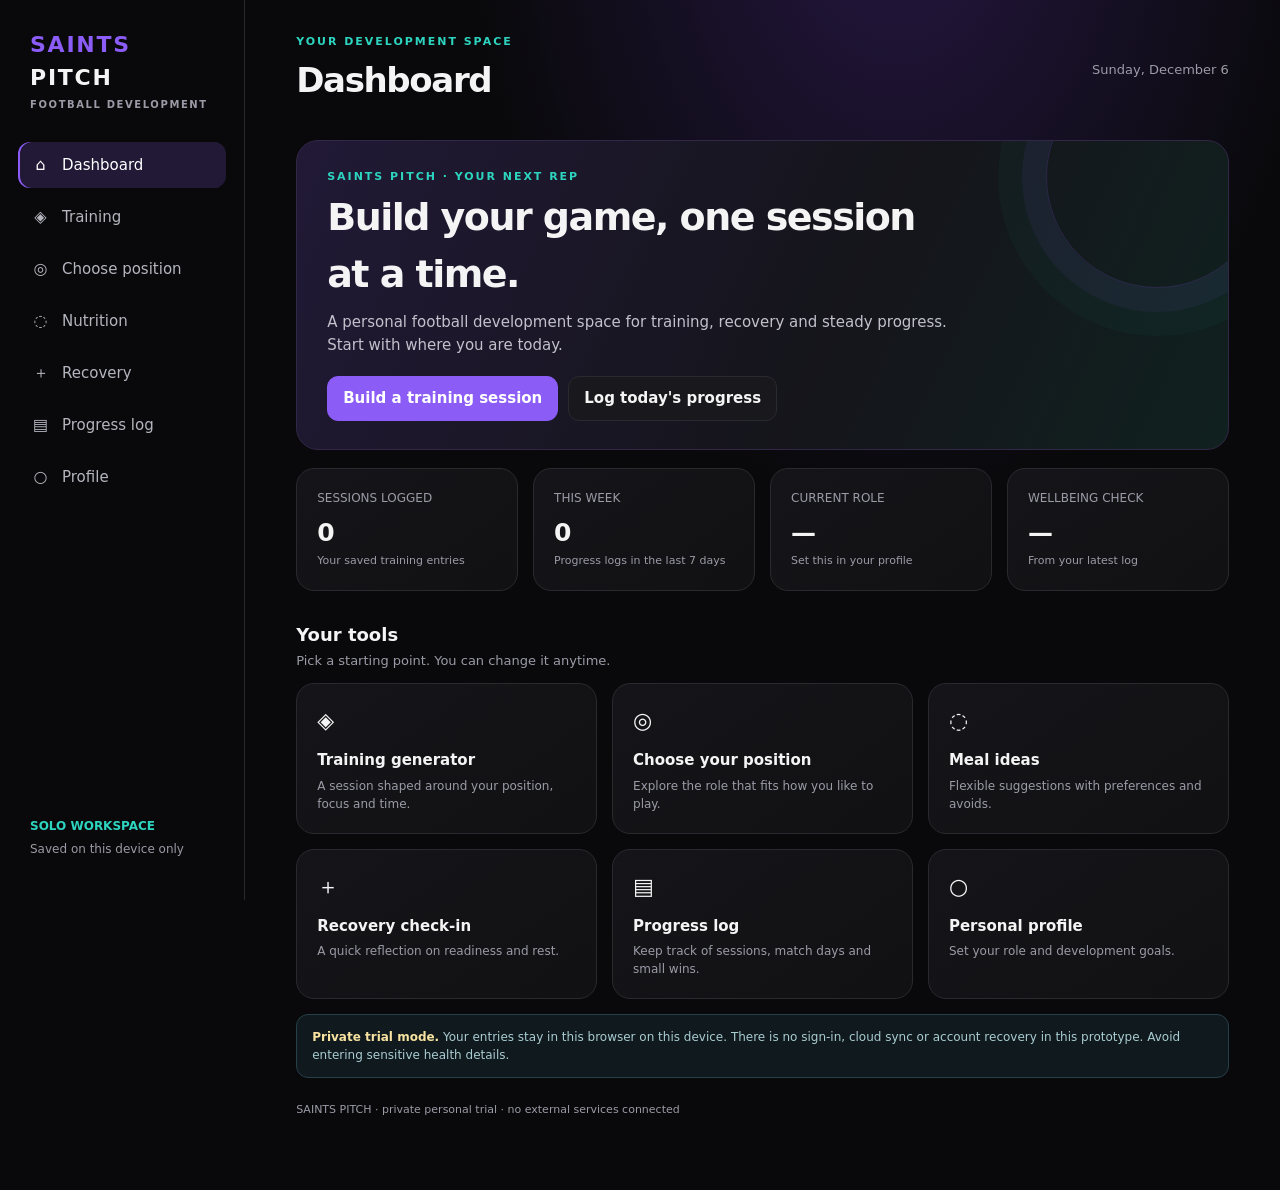
==== saints-pitch/index.html @ 3db3b8fe "Add SAINTS PITCH prototype" ====
<!doctype html>
<html lang="en">
<head>
  <meta charset="utf-8">
  <meta name="viewport" content="width=device-width, initial-scale=1">
  <meta name="theme-color" content="#09090b">
  <title>SAINTS PITCH — Football development</title>
  <style>
    :root{color-scheme:dark;--bg:#09090b;--panel:#121216;--panel2:#18181d;--line:#292930;--muted:#9b9ba7;--text:#f4f4f5;--purple:#8B5CF6;--teal:#2DD4BF;--red:#fb7185;--radius:18px;font:15px/1.5 Inter,ui-sans-serif,system-ui,-apple-system,BlinkMacSystemFont,"Segoe UI",sans-serif}
    *{box-sizing:border-box}body{margin:0;background:radial-gradient(ellipse at 70% -10%,#251741 0,transparent 34%),var(--bg);color:var(--text)}button,input,select,textarea{font:inherit}button{cursor:pointer}a{color:inherit;text-decoration:none}.shell{max-width:1440px;margin:auto;min-height:100vh;display:grid;grid-template-columns:245px 1fr}.sidebar{border-right:1px solid var(--line);padding:28px 18px;position:sticky;top:0;height:100vh;display:flex;flex-direction:column}.brand{font-weight:900;font-size:22px;letter-spacing:.08em;padding:0 12px 30px}.brand span:first-child{color:var(--purple)}.brand span:last-child{color:var(--teal)}.brand small{display:block;color:var(--muted);font-size:10px;letter-spacing:.16em;font-weight:600;margin-top:3px}.nav{display:grid;gap:6px}.nav button{border:0;text-align:left;border-radius:12px;padding:11px 13px;color:#b5b5bf;background:transparent;display:flex;gap:12px;align-items:center}.nav button:hover,.nav button.active{background:#211936;color:white}.nav button.active{box-shadow:inset 2px 0 var(--purple)}.nav .icon{width:19px;text-align:center;font-size:16px}.sidebar-foot{margin-top:auto;color:var(--muted);font-size:12px;padding:14px 12px}.sidebar-foot strong{display:block;color:var(--teal);font-size:12px;margin-bottom:5px}.main{padding:34px clamp(20px,4vw,58px) 60px;min-width:0}.topbar{display:flex;justify-content:space-between;align-items:center;margin-bottom:34px;gap:16px}.eyebrow{font-size:11px;letter-spacing:.18em;text-transform:uppercase;color:var(--teal);font-weight:750}.topbar h1{margin:4px 0 0;font-size:clamp(25px,3vw,34px);letter-spacing:-.04em}.date{color:var(--muted);font-size:13px}.content{max-width:1120px}.page{display:none}.page.active{display:block}.hero{padding:28px 30px;border-radius:22px;background:linear-gradient(115deg,#211936,#15151b 58%,#10211f);border:1px solid #332747;position:relative;overflow:hidden}.hero:after{content:"";position:absolute;width:220px;height:220px;border:1px solid #8b5cf633;border-radius:50%;right:-40px;top:-75px;box-shadow:0 0 0 24px #8b5cf610,0 0 0 48px #2dd4bf08}.hero h2{font-size:clamp(25px,3.4vw,38px);letter-spacing:-.04em;margin:4px 0 8px;max-width:600px}.hero p{color:#c2c1cc;max-width:620px;margin:0}.hero-actions{display:flex;gap:10px;margin-top:20px;flex-wrap:wrap}.btn{padding:10px 15px;border-radius:11px;border:1px solid var(--line);background:var(--panel2);color:var(--text);font-weight:700}.btn.primary{background:var(--purple);border-color:var(--purple);color:white}.btn.teal{background:var(--teal);border-color:var(--teal);color:#062521}.btn:hover{filter:brightness(1.12)}.grid{display:grid;gap:15px}.stats{grid-template-columns:repeat(4,minmax(0,1fr));margin:18px 0}.card{background:linear-gradient(145deg,#151519,#111114);border:1px solid var(--line);border-radius:var(--radius);padding:20px}.stat-label{color:var(--muted);font-size:12px}.stat-value{font-weight:800;font-size:25px;margin-top:7px;letter-spacing:-.03em}.stat-sub{font-size:11px;color:var(--muted);margin-top:2px}.section-head{display:flex;justify-content:space-between;align-items:end;margin:30px 0 13px}.section-head h3{margin:0;font-size:18px}.section-head p{margin:3px 0 0;color:var(--muted);font-size:13px}.quick{grid-template-columns:repeat(3,minmax(0,1fr))}.quick-card{cursor:pointer;transition:.15s}.quick-card:hover{transform:translateY(-2px);border-color:#554078}.quick-card .tile-icon{font-size:22px;margin-bottom:12px}.quick-card h4{margin:0 0 5px}.quick-card p{margin:0;color:var(--muted);font-size:12px}.notice{padding:13px 15px;border-radius:12px;border:1px solid #674d21;background:#211b10;color:#e7d6a6;font-size:12px;margin:15px 0}.notice strong{color:#f8e3a0}.notice.info{border-color:#263f4a;background:#10191d;color:#a9cdd2}.notice.danger{border-color:#56303a;background:#211317;color:#f0b5c0}.form-grid{display:grid;grid-template-columns:repeat(2,minmax(0,1fr));gap:14px}.field{display:grid;gap:6px}.field.full{grid-column:1/-1}.field label{font-size:12px;color:#c5c5ce;font-weight:650}.field input,.field select,.field textarea{width:100%;padding:11px 12px;border-radius:10px;background:#0d0d10;border:1px solid var(--line);color:var(--text);outline:none}.field textarea{min-height:88px;resize:vertical}.field input:focus,.field select:focus,.field textarea:focus{border-color:var(--purple);box-shadow:0 0 0 3px #8b5cf622}.actions{display:flex;gap:10px;align-items:center;margin-top:16px;flex-wrap:wrap}.result{margin-top:17px;padding:20px;border-radius:15px;background:#101014;border:1px solid var(--line)}.result h3{margin:0 0 10px}.result ul{margin:8px 0;padding-left:21px;color:#d2d2da}.result li{margin:5px 0}.pill{display:inline-block;border:1px solid #3a3150;background:#211936;color:#d7c8ff;font-size:11px;border-radius:99px;padding:4px 9px;margin:2px}.split{grid-template-columns:1.2fr .8fr}.empty{color:var(--muted);font-size:13px;padding:18px 0}.entry{padding:13px 0;border-bottom:1px solid var(--line)}.entry:last-child{border:0}.entry strong{display:block}.entry small{color:var(--muted)}.mobile-nav{display:none}.footnote{color:var(--muted);font-size:11px;margin-top:24px}.switchrow{display:flex;gap:9px;align-items:center;color:#ddd;font-size:13px}.switchrow input{accent-color:var(--purple)}
    @media(max-width:960px){.shell{grid-template-columns:210px 1fr}.stats{grid-template-columns:repeat(2,1fr)}}
    @media(max-width:700px){.shell{display:block}.sidebar{display:none}.main{padding:23px 16px 88px}.topbar{margin-bottom:23px}.date{display:none}.mobile-nav{display:flex;position:fixed;z-index:5;bottom:0;left:0;right:0;background:#101014f2;backdrop-filter:blur(14px);border-top:1px solid var(--line);justify-content:space-around;padding:8px 4px max(9px,env(safe-area-inset-bottom))}.mobile-nav button{border:0;background:transparent;color:#aaa;padding:4px;display:grid;justify-items:center;gap:2px;font-size:9px}.mobile-nav button.active{color:var(--teal)}.mobile-nav .icon{font-size:17px}.quick{grid-template-columns:repeat(2,minmax(0,1fr))}.split{grid-template-columns:1fr}.hero{padding:22px}.stats .card{padding:14px}.stat-value{font-size:21px}.form-grid{grid-template-columns:1fr}.field.full{grid-column:auto}}
  </style>
</head>
<body>
<div class="shell">
  <aside class="sidebar">
    <a class="brand" href="#dashboard"><span>SAINTS</span> <span>PITCH</span><small>FOOTBALL DEVELOPMENT</small></a>
    <nav class="nav" aria-label="Main navigation"></nav>
    <div class="sidebar-foot"><strong>SOLO WORKSPACE</strong>Saved on this device only</div>
  </aside>
  <main class="main">
    <header class="topbar"><div><div class="eyebrow">Your development space</div><h1 id="pageTitle">Dashboard</h1></div><div class="date" id="today"></div></header>
    <div class="content">
      <section class="page active" id="dashboard">
        <div class="hero"><div class="eyebrow">SAINTS PITCH · YOUR NEXT REP</div><h2>Build your game, one session at a time.</h2><p>A personal football development space for training, recovery and steady progress. Start with where you are today.</p><div class="hero-actions"><button class="btn primary" data-go="training">Build a training session</button><button class="btn" data-go="progress">Log today's progress</button></div></div>
        <div class="grid stats"><div class="card"><div class="stat-label">SESSIONS LOGGED</div><div class="stat-value" id="statSessions">0</div><div class="stat-sub">Your saved training entries</div></div><div class="card"><div class="stat-label">THIS WEEK</div><div class="stat-value" id="statWeek">0</div><div class="stat-sub">Progress logs in the last 7 days</div></div><div class="card"><div class="stat-label">CURRENT ROLE</div><div class="stat-value" id="statPosition">—</div><div class="stat-sub">Set this in your profile</div></div><div class="card"><div class="stat-label">WELLBEING CHECK</div><div class="stat-value" id="statWellbeing">—</div><div class="stat-sub">From your latest log</div></div></div>
        <div class="section-head"><div><h3>Your tools</h3><p>Pick a starting point. You can change it anytime.</p></div></div>
        <div class="grid quick" id="quickTools"></div>
        <div class="notice info"><strong>Private trial mode.</strong> Your entries stay in this browser on this device. There is no sign-in, cloud sync or account recovery in this prototype. Avoid entering sensitive health details.</div>
      </section>
      <section class="page" id="training"><div class="section-head"><div><h3>Training generator</h3><p>Build a simple, rule-based session around your role and focus.</p></div></div><div class="card"><form id="trainingForm" class="form-grid">
        <div class="field"><label for="trainPosition">Position</label><select id="trainPosition"><option>Goalkeeper</option><option>Centre back</option><option>Full back</option><option>Centre midfielder</option><option>Attacking midfielder</option><option>Winger</option><option>Striker</option><option>General / exploring</option></select></div>
        <div class="field"><label for="trainFocus">Development focus</label><select id="trainFocus"><option>Ball mastery</option><option>Passing and first touch</option><option>Speed and agility</option><option>Strength and movement</option><option>Position-specific skills</option><option>Match awareness</option><option>Recovery / light day</option></select></div>
        <div class="field"><label for="trainMinutes">Time available</label><select id="trainMinutes"><option value="20">20 minutes</option><option value="35" selected>35 minutes</option><option value="50">50 minutes</option></select></div>
        <div class="field"><label for="trainEquipment">Equipment</label><select id="trainEquipment"><option>Ball only</option><option>Ball and cones / markers</option><option>Bodyweight only</option><option>Full pitch access</option></select></div>
        <div class="field full"><label class="switchrow"><input type="checkbox" id="trainingCleared"> I have been cleared by a qualified clinician for movement-based training</label></div>
        <div class="field full"><label for="trainNotes">Anything to work around? (optional)</label><input id="trainNotes" maxlength="120" placeholder="e.g. limited space, no wall"></div>
      </form><div class="actions"><button class="btn primary" id="generateTraining">Generate session</button><button class="btn" id="saveTraining" hidden>Save to progress</button></div><div id="trainingResult" aria-live="polite"></div></div>
        <div class="notice danger"><strong>Training safety:</strong> This generator is educational, not medical advice. With unresolved pain or an undiagnosed injury, use the planning-only session and get assessment and clearance from a qualified clinician before physical training. Do not train through pain or use this to rehabilitate an injury.</div>
      </section>
      <section class="page" id="position"><div class="section-head"><div><h3>Choose your position</h3><p>Explore roles that might suit the way you enjoy playing.</p></div></div><div class="card"><form id="positionForm" class="form-grid"><div class="field"><label for="pref1">What do you enjoy most?</label><select id="pref1"><option value="hands">Using hands and organising</option><option value="defend">Defending and reading danger</option><option value="pass">Passing and linking play</option><option value="create">Creating chances</option><option value="finish">Getting into scoring areas</option></select></div><div class="field"><label for="pref2">What sounds most like you?</label><select id="pref2"><option value="calm">Calm decision-maker</option><option value="fast">Quick and energetic</option><option value="strong">Enjoys physical duels</option><option value="creative">Inventive and expressive</option><option value="aware">Reads the game early</option></select></div></form><div class="actions"><button class="btn primary" id="generatePosition">Explore my match</button></div><div id="positionResult" aria-live="polite"></div></div></section>
      <section class="page" id="nutrition"><div class="section-head"><div><h3>Meal idea generator</h3><p>Flexible meal inspiration that respects your preferences.</p></div></div><div class="notice info"><strong>Not clinical nutrition advice.</strong> Ideas are general and do not guarantee allergy safety or meet a medical nutrition need. Always check labels and cross-contact risks. For diagnosed allergies, an eating disorder, a medical condition or a restrictive diet, consult a qualified dietitian or clinician.</div><div class="card"><form id="nutritionForm" class="form-grid"><div class="field"><label for="mealType">Meal</label><select id="mealType"><option>Breakfast</option><option>Lunch</option><option>Dinner</option><option>Snack</option></select></div><div class="field"><label for="mealBudget">Budget</label><select id="mealBudget"><option value="low">Budget friendly</option><option value="any">Flexible</option></select></div><div class="field"><label for="dietStyle">Eating preference</label><select id="dietStyle"><option value="any">No preference</option><option value="vegetarian">Vegetarian</option><option value="vegan">Vegan</option><option value="halal">Halal-friendly</option><option value="glutenfree">Gluten-free preference</option><option value="dairyfree">Dairy-free preference</option></select></div><div class="field"><label for="avoidFoods">Foods to avoid (comma separated)</label><input id="avoidFoods" maxlength="160" placeholder="e.g. peanuts, shellfish, mushrooms"></div><div class="field full"><label for="mealCulture">Cultural or religious notes (optional)</label><input id="mealCulture" maxlength="100" placeholder="e.g. no pork"></div></form><div class="actions"><button class="btn primary" id="generateMeal">Suggest a meal idea</button></div><div id="mealResult" aria-live="polite"></div></div></section>
      <section class="page" id="recovery"><div class="section-head"><div><h3>Recovery & readiness</h3><p>Reflect on how you feel before choosing what comes next.</p></div></div><div class="grid split"><div class="card"><h3>Quick check-in</h3><form id="recoveryForm" class="form-grid"><div class="field"><label for="sleep">Sleep last night</label><select id="sleep"><option>Good</option><option>Okay</option><option>Poor</option></select></div><div class="field"><label for="energy">Energy today</label><select id="energy"><option>High</option><option>Steady</option><option>Low</option></select></div><div class="field"><label for="soreness">General soreness</label><select id="soreness"><option>None</option><option>Mild</option><option>Moderate</option><option>High</option></select></div><div class="field"><label for="pain">Pain affecting movement?</label><select id="pain"><option>No</option><option>Yes</option></select></div><div class="field full"><label for="recoveryNotes">Notes for yourself (optional)</label><textarea id="recoveryNotes" maxlength="300" placeholder="Keep it general; avoid detailed medical information in this local prototype."></textarea></div></form><div class="actions"><button class="btn teal" id="saveRecovery">Save check-in</button></div></div><div class="card"><div class="eyebrow">A simple reminder</div><h3>Recovery is part of development.</h3><p style="color:var(--muted)">Rest, regular meals, hydration and sleep all support training. If you have pain, an injury or symptoms that worry you, pause training and speak with a qualified health professional.</p><div id="latestRecovery" class="result">No check-in saved yet.</div></div></div></section>
      <section class="page" id="progress"><div class="section-head"><div><h3>Progress log</h3><p>Record a session, a small win or what you want to revisit.</p></div></div><div class="grid split"><div class="card"><form id="logForm" class="form-grid"><div class="field"><label for="logType">Entry type</label><select id="logType"><option>Training</option><option>Recovery</option><option>Reflection</option><option>Match / trial</option></select></div><div class="field"><label for="logDate">Date</label><input type="date" id="logDate" required></div><div class="field"><label for="logDuration">Minutes (optional)</label><input type="number" id="logDuration" min="0" max="600" placeholder="35"></div><div class="field"><label for="logFeeling">How did it feel?</label><select id="logFeeling"><option>Good</option><option>Steady</option><option>Tough</option><option>Rest day</option></select></div><div class="field full"><label for="logNote">What happened?</label><textarea id="logNote" maxlength="500" placeholder="Keep it useful and kind to yourself."></textarea></div></form><div class="actions"><button class="btn primary" id="saveLog">Save entry</button></div></div><div class="card"><h3>Recent entries</h3><div id="logList" class="empty">No entries yet. Your saved records will appear here.</div><div class="actions"><button class="btn" id="exportData">Download my data</button></div><p class="footnote">Export creates a JSON file on this device. Keep it somewhere private.</p></div></div></section>
      <section class="page" id="profile"><div class="section-head"><div><h3>Your profile</h3><p>Optional basics to personalise this local trial.</p></div></div><div class="card"><div class="notice info"><strong>Local only:</strong> This is a single-browser profile, not an account. Do not enter your email, password, exact birth date or sensitive health details. Other people using this browser may be able to see saved entries.</div><form id="profileForm" class="form-grid"><div class="field"><label for="displayName">Name or nickname</label><input id="displayName" maxlength="40" placeholder="What should we call you?"></div><div class="field"><label for="profilePosition">Main position</label><select id="profilePosition"><option value="">Choose later</option><option>Goalkeeper</option><option>Centre back</option><option>Full back</option><option>Centre midfielder</option><option>Attacking midfielder</option><option>Winger</option><option>Striker</option><option>General / exploring</option></select></div><div class="field"><label for="profileLevel">Current level</label><select id="profileLevel"><option value="">Choose later</option><option>New to football</option><option>Community / social</option><option>Club football</option><option>Competitive / academy</option><option>Prefer not to say</option></select></div><div class="field"><label for="profileGoals">What are you working toward?</label><input id="profileGoals" maxlength="140" placeholder="e.g. build confidence on the ball"></div></form><div class="actions"><button class="btn primary" id="saveProfile">Save profile</button><button class="btn" id="clearData">Clear all local data</button></div></div></section>
      <p class="footnote">SAINTS PITCH · private personal trial · no external services connected</p>
    </div>
  </main>
</div>
<nav class="mobile-nav" aria-label="Mobile navigation"></nav>
<script>
(()=>{
  const KEY='saintsPitch.local.v1';
  const blank={profile:{},logs:[],recovery:[]};
  let data;try{data={...blank,...JSON.parse(localStorage.getItem(KEY)||'{}')}}catch{data={...blank}}
  const save=()=>localStorage.setItem(KEY,JSON.stringify(data));
  const navItems=[['dashboard','⌂','Dashboard'],['training','◈','Training'],['position','◎','Choose position'],['nutrition','◌','Nutrition'],['recovery','＋','Recovery'],['progress','▤','Progress log'],['profile','○','Profile']];
  const nav=(el)=>el.innerHTML=navItems.map(([id,icon,label])=>`<button data-go="${id}" class="${id==='dashboard'?'active':''}"><span class="icon">${icon}</span><span>${label}</span></button>`).join('');
  nav(document.querySelector('.nav'));nav(document.querySelector('.mobile-nav'));
  const pages=[...document.querySelectorAll('.page')];
  function go(id){pages.forEach(p=>p.classList.toggle('active',p.id===id));document.querySelectorAll('[data-go]').forEach(b=>b.classList.toggle('active',b.dataset.go===id));document.querySelector('#pageTitle').textContent=navItems.find(x=>x[0]===id)?.[2]||'Dashboard';window.scrollTo({top:0,behavior:'smooth'});if(id==='progress')renderLogs();if(id==='dashboard')renderStats()}
  document.addEventListener('click',e=>{const b=e.target.closest('[data-go]');if(b)go(b.dataset.go)});
  document.querySelector('#today').textContent=new Intl.DateTimeFormat(undefined,{weekday:'long',month:'long',day:'numeric'}).format(new Date());
  document.querySelector('#logDate').value=new Date().toISOString().slice(0,10);
  document.querySelector('#trainPosition').value=data.profile.position||'Goalkeeper';
  const tools=[['training','◈','Training generator','A session shaped around your position, focus and time.'],['position','◎','Choose your position','Explore the role that fits how you like to play.'],['nutrition','◌','Meal ideas','Flexible suggestions with preferences and avoids.'],['recovery','＋','Recovery check-in','A quick reflection on readiness and rest.'],['progress','▤','Progress log','Keep track of sessions, match days and small wins.'],['profile','○','Personal profile','Set your role and development goals.']];
  document.querySelector('#quickTools').innerHTML=tools.map(([id,ic,title,copy])=>`<article class="card quick-card" data-go="${id}"><div class="tile-icon">${ic}</div><h4>${title}</h4><p>${copy}</p></article>`).join('');
  function renderStats(){const logs=data.logs||[];const week=Date.now()-7*864e5;document.querySelector('#statSessions').textContent=logs.filter(x=>x.type==='Training').length;document.querySelector('#statWeek').textContent=logs.filter(x=>new Date(x.date+'T23:59:59').getTime()>=week).length;document.querySelector('#statPosition').textContent=data.profile.position||'—';document.querySelector('#statWellbeing').textContent=data.recovery?.[0]?.energy||'—';}
  function renderLogs(){const list=document.querySelector('#logList');if(!data.logs.length){list.className='empty';list.textContent='No entries yet. Your saved records will appear here.';return}list.className='';list.innerHTML=data.logs.slice(0,12).map((x,i)=>`<div class="entry"><strong>${esc(x.type)} · ${esc(x.date)}</strong><small>${esc(x.feeling||'')} ${x.duration?`· ${esc(x.duration)} min`:''}</small><div>${esc(x.note||'')}</div><button class="btn" data-delete-log="${i}" style="margin-top:8px;padding:5px 9px;font-size:11px">Remove</button></div>`).join('')}
  function esc(s){return String(s??'').replace(/[&<>"']/g,c=>({'&':'&amp;','<':'&lt;','>':'&gt;','"':'&quot;',"'":'&#39;'}[c]))}
  document.addEventListener('click',e=>{const b=e.target.closest('[data-delete-log]');if(!b)return;data.logs.splice(Number(b.dataset.deleteLog),1);save();renderLogs();renderStats()});
  document.querySelector('#saveProfile').onclick=()=>{data.profile={name:document.querySelector('#displayName').value.trim(),position:document.querySelector('#profilePosition').value,level:document.querySelector('#profileLevel').value,goals:document.querySelector('#profileGoals').value.trim()};save();document.querySelector('#trainPosition').value=data.profile.position||'Goalkeeper';renderStats();alert('Profile saved on this device.')};
  for(const [id,val] of [['displayName','name'],['profilePosition','position'],['profileLevel','level'],['profileGoals','goals']])document.getElementById(id).value=data.profile[val]||'';
  document.querySelector('#saveLog').onclick=()=>{const note=document.querySelector('#logNote').value.trim();if(!note){alert('Add a short note before saving.');return}data.logs.unshift({type:document.querySelector('#logType').value,date:document.querySelector('#logDate').value,duration:document.querySelector('#logDuration').value,feeling:document.querySelector('#logFeeling').value,note});save();document.querySelector('#logNote').value='';document.querySelector('#logDuration').value='';renderLogs();renderStats();alert('Entry saved on this device.')};
  document.querySelector('#exportData').onclick=()=>{const a=document.createElement('a');a.href=URL.createObjectURL(new Blob([JSON.stringify(data,null,2)],{type:'application/json'}));a.download='saints-pitch-data.json';a.click();URL.revokeObjectURL(a.href)};
  document.querySelector('#clearData').onclick=()=>{if(confirm('Clear all SAINTS PITCH profile, progress and recovery entries saved in this browser? This cannot be undone.')){localStorage.removeItem(KEY);data={...blank};location.reload()}};
  const drills={
    'Ball mastery':['Gentle ball touches in a small space','Inside / outside touches at a comfortable pace','Sole rolls and controlled stops','Easy cooldown walk and reflection'],
    'Passing and first touch':['Set up a safe target or wall only if available','Practise receiving and returning at walking pace','Use both feet, focusing on a relaxed first touch','Finish with light mobility that feels comfortable'],
    'Speed and agility':['Low-impact alternative: slow, controlled footwork in place','Practise scanning and setting your body position','Add rest between short technique blocks','Skip sprinting, jumping and cutting if not cleared'],
    'Strength and movement':['Choose only movements already cleared for you','Practise controlled posture and breathing','Avoid painful ranges or loading sore areas','Stop immediately if discomfort increases'],
    'Position-specific skills':['Review positioning clips or sketch common game situations','Rehearse scanning cues and decision choices','Use light technical touches only if comfortable and cleared','Note one decision you want to practise next time'],
    'Match awareness':['Watch a short match segment and track your position','Pause before key moments and predict the next action','Write down two communication or scanning cues','Review one decision you would make differently'],
    'Recovery / light day':['Take a rest day or easy walk if comfortable','Do gentle breathing and relaxed range of motion','Hydrate and eat regular meals','Prioritise sleep and note how you feel tomorrow']
  };
  let generated='';
  document.querySelector('#generateTraining').onclick=()=>{const pos=document.querySelector('#trainPosition').value,focus=document.querySelector('#trainFocus').value,mins=Number(document.querySelector('#trainMinutes').value),cleared=document.querySelector('#trainingCleared').checked;let items;if(!cleared){items=['Review a short match clip or coaching resource about this focus','Sketch or write down three decisions you would make in a game situation','Finish with a reflection: one strength, one question for your coach'];}else{items=[...(drills[focus]||[])];if(pos==='Goalkeeper'&&focus==='Position-specific skills')items=['Review starting position, angles and set position through video or diagrams','Practise verbal cues and decision-making from still scenarios','Add easy handling only if pain-free and already cleared','Finish by writing one focus for your next team session'];if(focus==='Speed and agility')items=['Progressive warm-up','Short acceleration mechanics at comfortable effort','Planned direction changes with full recovery','Cooldown and reflect'];}const time=[Math.round(mins*.2),Math.round(mins*.55),Math.round(mins*.15),Math.round(mins*.1)];generated=`<div class="result"><span class="pill">${esc(pos)}</span><span class="pill">${esc(focus)}</span><span class="pill">${mins} min</span><h3>${cleared?'Your session outline':'Planning-only session'}</h3><ul>${items.map((x,i)=>`<li><strong>${time[i]||5} min</strong> — ${esc(x)}</li>`).join('')}</ul>${document.querySelector('#trainNotes').value?`<p><strong>Work around:</strong> ${esc(document.querySelector('#trainNotes').value)}</p>`:''}<p class="footnote">${cleared?'Rule-based idea only. Follow your clinician’s limits and stop if pain or unusual symptoms appear.':'This plan contains no physical drills. Get clinician clearance before movement-based training.'}</p></div>`;document.querySelector('#trainingResult').innerHTML=generated;document.querySelector('#saveTraining').hidden=false};
  document.querySelector('#saveTraining').onclick=()=>{data.logs.unshift({type:'Training',date:new Date().toISOString().slice(0,10),duration:document.querySelector('#trainMinutes').value,feeling:'Planned',note:`${document.querySelector('#trainPosition').value}: ${document.querySelector('#trainFocus').value} session planned`});save();renderStats();alert('Planned session saved to progress.')};
  const positions={hands:['Goalkeeper','You enjoy organising play, reading danger and using your hands. Explore handling, positioning and communication at a pace that feels safe.'],defend:['Centre back','You may enjoy reading danger, protecting space and duelling. Try a few defensive roles and notice where you feel most confident.'],pass:['Centre midfielder','You like connecting the team and keeping play moving. Explore scanning, receiving and passing from central areas.'],create:['Winger','You enjoy creating chances and taking on defenders. Wide attacking roles may be worth exploring.'],finish:['Striker','You like finding space near goal and finishing moves. Explore centre-forward and second-striker roles.']};
  document.querySelector('#generatePosition').onclick=()=>{const a=document.querySelector('#pref1').value;const [name,desc]=positions[a];document.querySelector('#positionResult').innerHTML=`<div class="result"><span class="eyebrow">A role to explore</span><h3>${name}</h3><p>${desc}</p><p>Position fit also depends on coaching, team shape and what you enjoy. Try different roles in a safe, supported setting before deciding.</p></div>`};
  const meals={Breakfast:['Oats with banana, milk or fortified alternative, and cinnamon','Egg on toast with fruit','Yoghurt with oats and seasonal fruit'],Lunch:['Bean and rice bowl with vegetables','Tuna or chickpea sandwich with salad','Leftover lentil curry with rice'],Dinner:['Lentil pasta with tomato sauce','Chicken or tofu with rice and frozen vegetables','Bean chilli with potatoes or rice'],Snack:['Fruit with yoghurt','Toast with a spread you tolerate','A small handful of seeds with fruit']};
  document.querySelector('#generateMeal').onclick=()=>{const type=document.querySelector('#mealType').value,budget=document.querySelector('#mealBudget').value,style=document.querySelector('#dietStyle').value,avoid=document.querySelector('#avoidFoods').value.toLowerCase().split(',').map(s=>s.trim()).filter(Boolean);let options=[...meals[type]];if(style==='vegan')options=options.filter(x=>!(/egg|yoghurt|chicken|tuna|milk/i).test(x));if(style==='vegetarian')options=options.filter(x=>!(/chicken|tuna/i).test(x));if(style==='dairyfree')options=options.filter(x=>!(/milk|yoghurt/i).test(x));if(style==='glutenfree')options=options.filter(x=>!(/toast|pasta/i).test(x));if(style==='halal')options=options.filter(x=>!(/pork|ham/i).test(x));options=options.filter(x=>!avoid.some(f=>f&&x.toLowerCase().includes(f)));const pick=options[Math.floor(Math.random()*options.length)];document.querySelector('#mealResult').innerHTML=`<div class="result"><span class="pill">${esc(type)}</span><span class="pill">${budget==='low'?'Budget friendly':'Flexible'}</span><h3>${pick?esc(pick):'No matching idea found'}</h3><p>${pick?'Check every ingredient and label against your needs; swap ingredients as appropriate.':'Try changing the preferences or avoided-food list. For allergies, verify ingredients and cross-contact with the manufacturer or food provider.'}</p></div>`};
  document.querySelector('#saveRecovery').onclick=()=>{const item={date:new Date().toISOString().slice(0,10),sleep:document.querySelector('#sleep').value,energy:document.querySelector('#energy').value,soreness:document.querySelector('#soreness').value,pain:document.querySelector('#pain').value,notes:document.querySelector('#recoveryNotes').value.trim()};data.recovery.unshift(item);save();renderRecovery();renderStats();alert('Check-in saved on this device.')};
  function renderRecovery(){const x=data.recovery?.[0];if(!x)return;document.querySelector('#latestRecovery').innerHTML=`<strong>${esc(x.date)}</strong><p>Sleep: ${esc(x.sleep)} · Energy: ${esc(x.energy)} · Soreness: ${esc(x.soreness)} · Pain affecting movement: ${esc(x.pain)}</p>${x.notes?`<small>${esc(x.notes)}</small>`:''}`}
  renderStats();renderLogs();renderRecovery();
})();
</script>
</body>
</html>
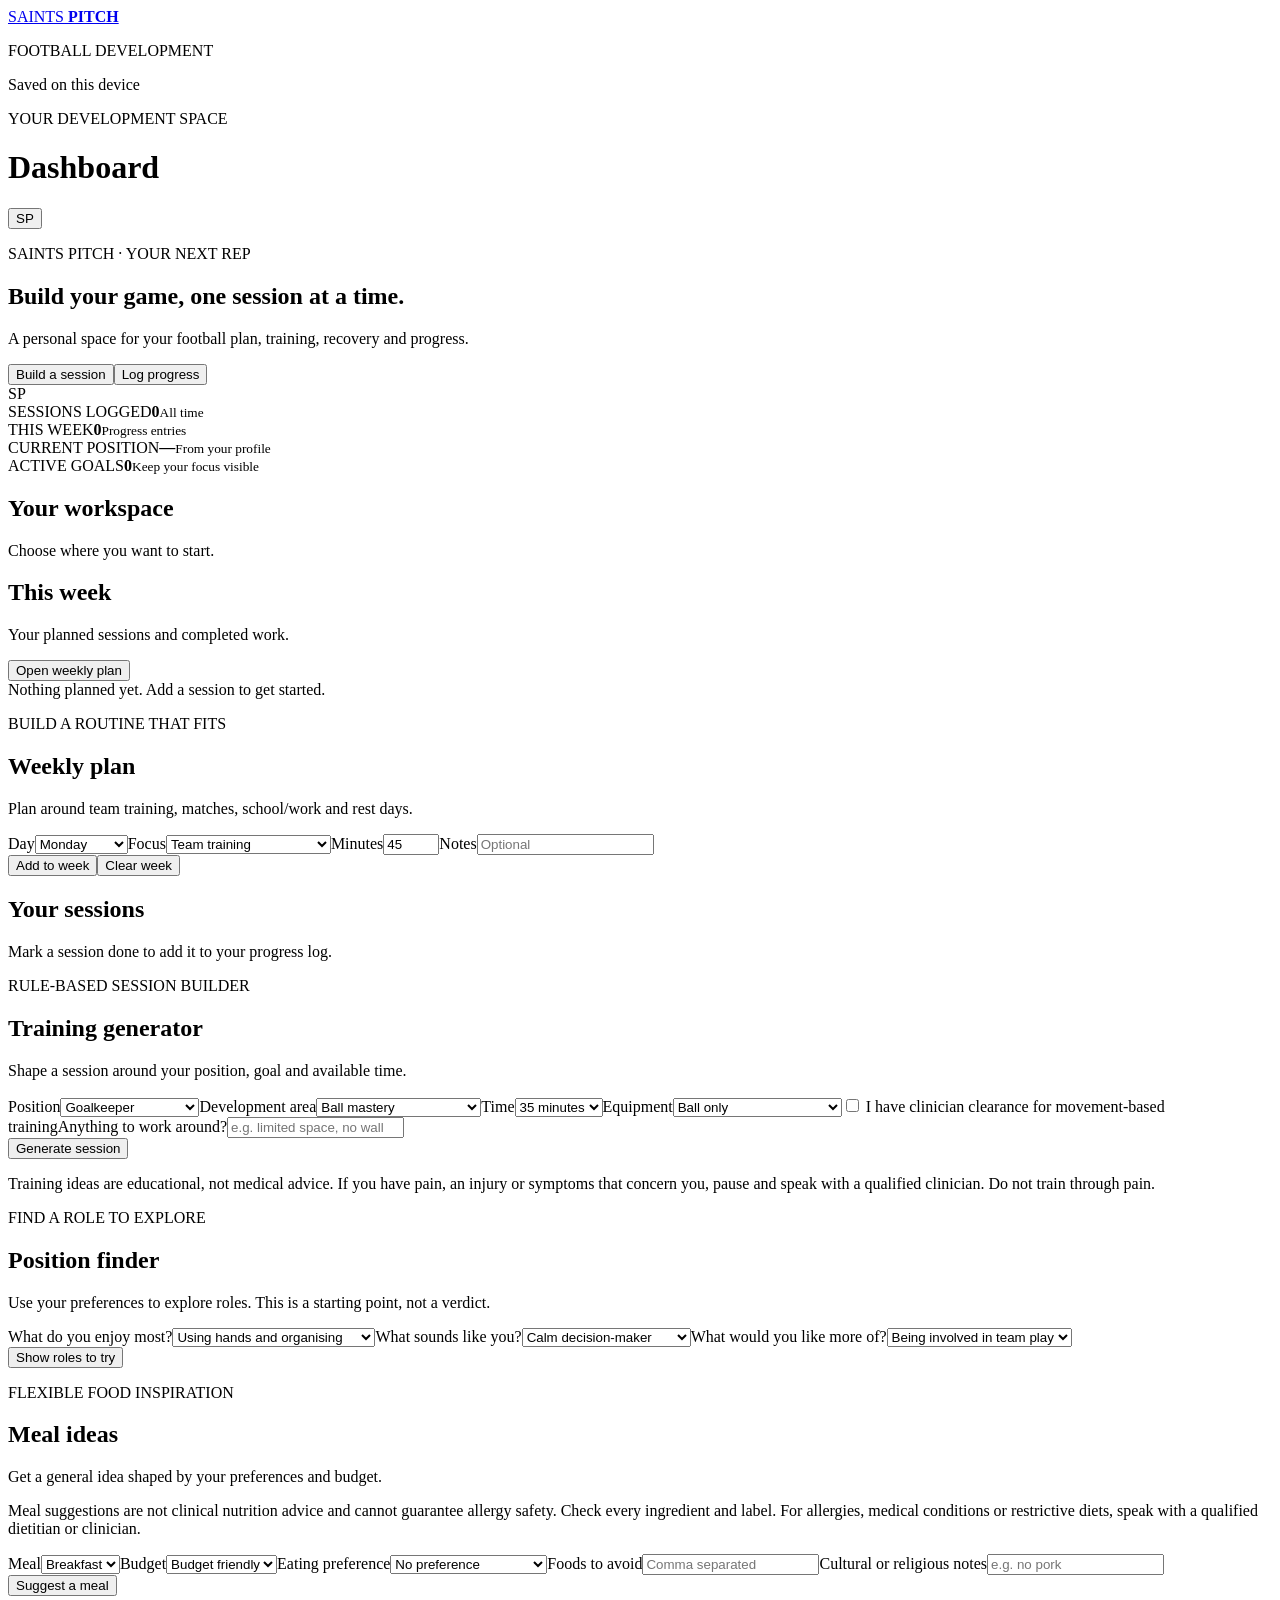
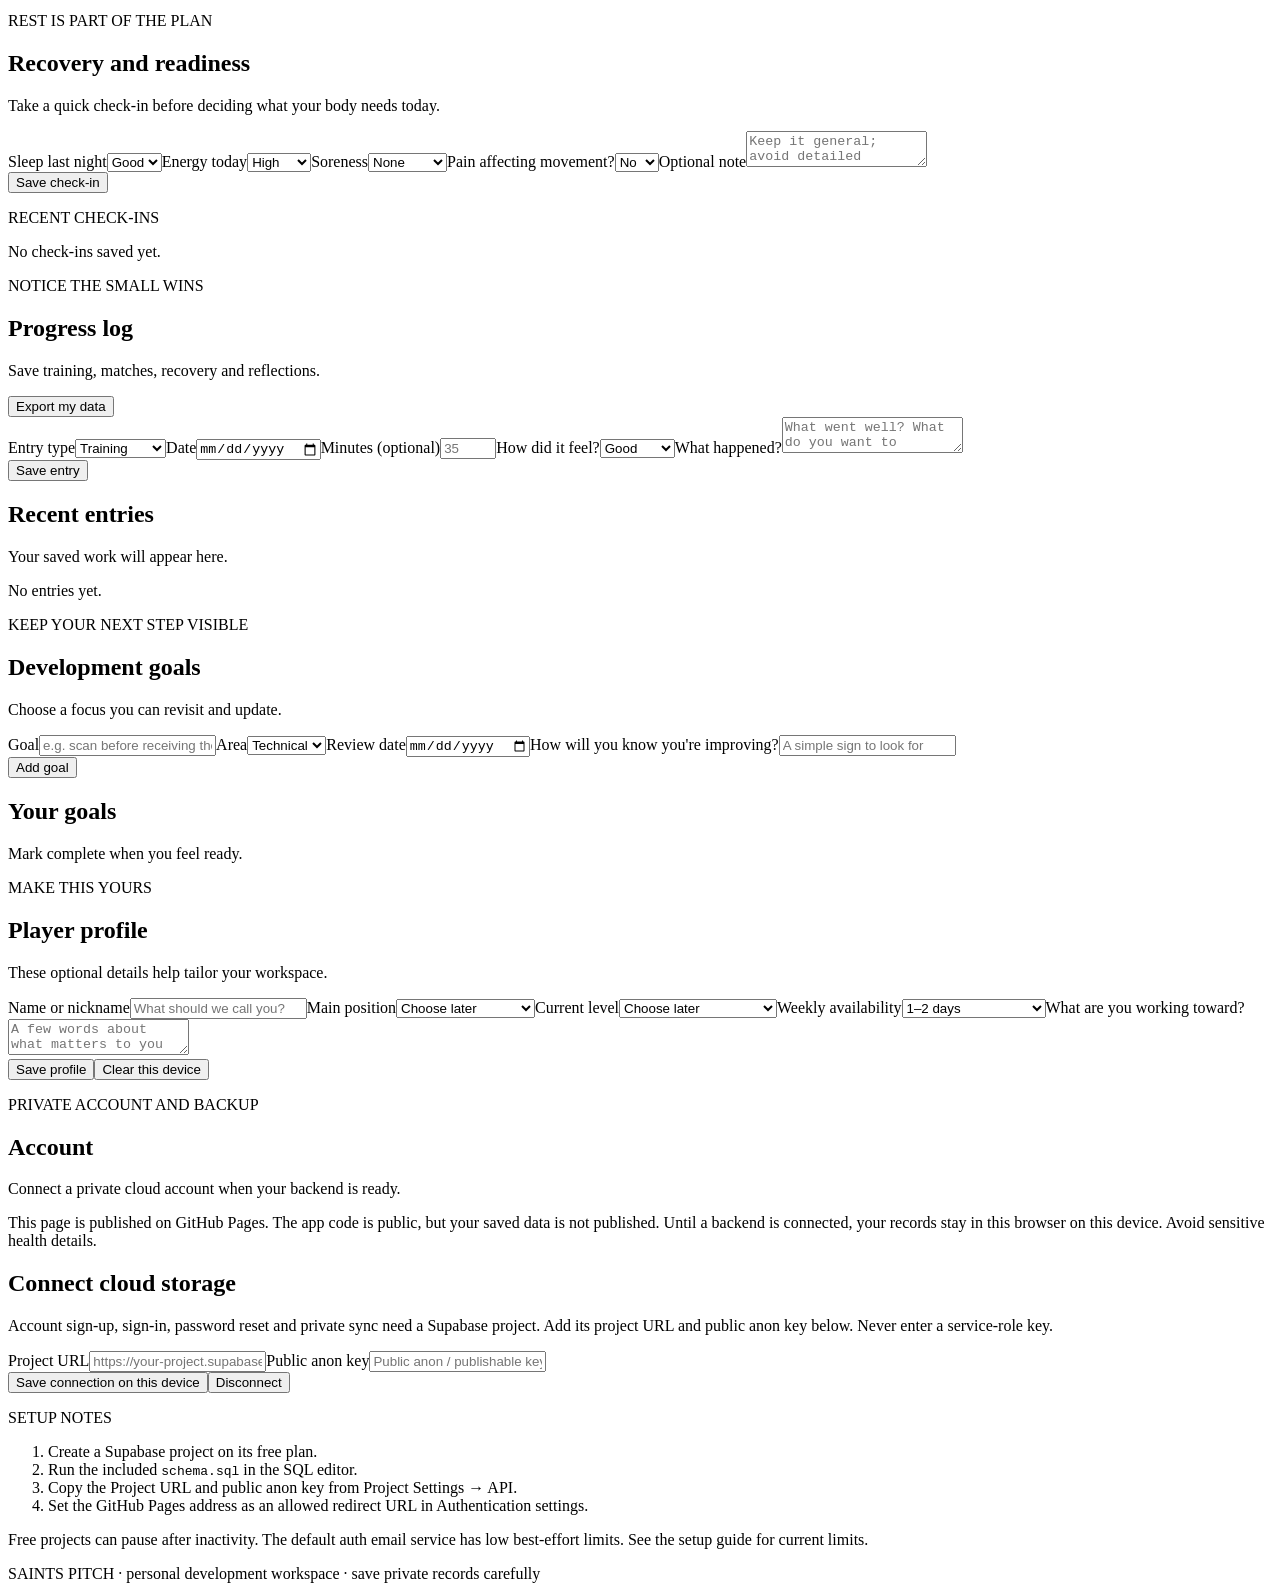
==== commit 2cfb1fa6: "Expand SAINTS PITCH workspace" ====
--- a/saints-pitch/index.html
+++ b/saints-pitch/index.html
@@ -5,96 +5,49 @@
   <meta name="viewport" content="width=device-width, initial-scale=1">
   <meta name="theme-color" content="#09090b">
   <title>SAINTS PITCH — Football development</title>
-  <style>
-    :root{color-scheme:dark;--bg:#09090b;--panel:#121216;--panel2:#18181d;--line:#292930;--muted:#9b9ba7;--text:#f4f4f5;--purple:#8B5CF6;--teal:#2DD4BF;--red:#fb7185;--radius:18px;font:15px/1.5 Inter,ui-sans-serif,system-ui,-apple-system,BlinkMacSystemFont,"Segoe UI",sans-serif}
-    *{box-sizing:border-box}body{margin:0;background:radial-gradient(ellipse at 70% -10%,#251741 0,transparent 34%),var(--bg);color:var(--text)}button,input,select,textarea{font:inherit}button{cursor:pointer}a{color:inherit;text-decoration:none}.shell{max-width:1440px;margin:auto;min-height:100vh;display:grid;grid-template-columns:245px 1fr}.sidebar{border-right:1px solid var(--line);padding:28px 18px;position:sticky;top:0;height:100vh;display:flex;flex-direction:column}.brand{font-weight:900;font-size:22px;letter-spacing:.08em;padding:0 12px 30px}.brand span:first-child{color:var(--purple)}.brand span:last-child{color:var(--teal)}.brand small{display:block;color:var(--muted);font-size:10px;letter-spacing:.16em;font-weight:600;margin-top:3px}.nav{display:grid;gap:6px}.nav button{border:0;text-align:left;border-radius:12px;padding:11px 13px;color:#b5b5bf;background:transparent;display:flex;gap:12px;align-items:center}.nav button:hover,.nav button.active{background:#211936;color:white}.nav button.active{box-shadow:inset 2px 0 var(--purple)}.nav .icon{width:19px;text-align:center;font-size:16px}.sidebar-foot{margin-top:auto;color:var(--muted);font-size:12px;padding:14px 12px}.sidebar-foot strong{display:block;color:var(--teal);font-size:12px;margin-bottom:5px}.main{padding:34px clamp(20px,4vw,58px) 60px;min-width:0}.topbar{display:flex;justify-content:space-between;align-items:center;margin-bottom:34px;gap:16px}.eyebrow{font-size:11px;letter-spacing:.18em;text-transform:uppercase;color:var(--teal);font-weight:750}.topbar h1{margin:4px 0 0;font-size:clamp(25px,3vw,34px);letter-spacing:-.04em}.date{color:var(--muted);font-size:13px}.content{max-width:1120px}.page{display:none}.page.active{display:block}.hero{padding:28px 30px;border-radius:22px;background:linear-gradient(115deg,#211936,#15151b 58%,#10211f);border:1px solid #332747;position:relative;overflow:hidden}.hero:after{content:"";position:absolute;width:220px;height:220px;border:1px solid #8b5cf633;border-radius:50%;right:-40px;top:-75px;box-shadow:0 0 0 24px #8b5cf610,0 0 0 48px #2dd4bf08}.hero h2{font-size:clamp(25px,3.4vw,38px);letter-spacing:-.04em;margin:4px 0 8px;max-width:600px}.hero p{color:#c2c1cc;max-width:620px;margin:0}.hero-actions{display:flex;gap:10px;margin-top:20px;flex-wrap:wrap}.btn{padding:10px 15px;border-radius:11px;border:1px solid var(--line);background:var(--panel2);color:var(--text);font-weight:700}.btn.primary{background:var(--purple);border-color:var(--purple);color:white}.btn.teal{background:var(--teal);border-color:var(--teal);color:#062521}.btn:hover{filter:brightness(1.12)}.grid{display:grid;gap:15px}.stats{grid-template-columns:repeat(4,minmax(0,1fr));margin:18px 0}.card{background:linear-gradient(145deg,#151519,#111114);border:1px solid var(--line);border-radius:var(--radius);padding:20px}.stat-label{color:var(--muted);font-size:12px}.stat-value{font-weight:800;font-size:25px;margin-top:7px;letter-spacing:-.03em}.stat-sub{font-size:11px;color:var(--muted);margin-top:2px}.section-head{display:flex;justify-content:space-between;align-items:end;margin:30px 0 13px}.section-head h3{margin:0;font-size:18px}.section-head p{margin:3px 0 0;color:var(--muted);font-size:13px}.quick{grid-template-columns:repeat(3,minmax(0,1fr))}.quick-card{cursor:pointer;transition:.15s}.quick-card:hover{transform:translateY(-2px);border-color:#554078}.quick-card .tile-icon{font-size:22px;margin-bottom:12px}.quick-card h4{margin:0 0 5px}.quick-card p{margin:0;color:var(--muted);font-size:12px}.notice{padding:13px 15px;border-radius:12px;border:1px solid #674d21;background:#211b10;color:#e7d6a6;font-size:12px;margin:15px 0}.notice strong{color:#f8e3a0}.notice.info{border-color:#263f4a;background:#10191d;color:#a9cdd2}.notice.danger{border-color:#56303a;background:#211317;color:#f0b5c0}.form-grid{display:grid;grid-template-columns:repeat(2,minmax(0,1fr));gap:14px}.field{display:grid;gap:6px}.field.full{grid-column:1/-1}.field label{font-size:12px;color:#c5c5ce;font-weight:650}.field input,.field select,.field textarea{width:100%;padding:11px 12px;border-radius:10px;background:#0d0d10;border:1px solid var(--line);color:var(--text);outline:none}.field textarea{min-height:88px;resize:vertical}.field input:focus,.field select:focus,.field textarea:focus{border-color:var(--purple);box-shadow:0 0 0 3px #8b5cf622}.actions{display:flex;gap:10px;align-items:center;margin-top:16px;flex-wrap:wrap}.result{margin-top:17px;padding:20px;border-radius:15px;background:#101014;border:1px solid var(--line)}.result h3{margin:0 0 10px}.result ul{margin:8px 0;padding-left:21px;color:#d2d2da}.result li{margin:5px 0}.pill{display:inline-block;border:1px solid #3a3150;background:#211936;color:#d7c8ff;font-size:11px;border-radius:99px;padding:4px 9px;margin:2px}.split{grid-template-columns:1.2fr .8fr}.empty{color:var(--muted);font-size:13px;padding:18px 0}.entry{padding:13px 0;border-bottom:1px solid var(--line)}.entry:last-child{border:0}.entry strong{display:block}.entry small{color:var(--muted)}.mobile-nav{display:none}.footnote{color:var(--muted);font-size:11px;margin-top:24px}.switchrow{display:flex;gap:9px;align-items:center;color:#ddd;font-size:13px}.switchrow input{accent-color:var(--purple)}
-    @media(max-width:960px){.shell{grid-template-columns:210px 1fr}.stats{grid-template-columns:repeat(2,1fr)}}
-    @media(max-width:700px){.shell{display:block}.sidebar{display:none}.main{padding:23px 16px 88px}.topbar{margin-bottom:23px}.date{display:none}.mobile-nav{display:flex;position:fixed;z-index:5;bottom:0;left:0;right:0;background:#101014f2;backdrop-filter:blur(14px);border-top:1px solid var(--line);justify-content:space-around;padding:8px 4px max(9px,env(safe-area-inset-bottom))}.mobile-nav button{border:0;background:transparent;color:#aaa;padding:4px;display:grid;justify-items:center;gap:2px;font-size:9px}.mobile-nav button.active{color:var(--teal)}.mobile-nav .icon{font-size:17px}.quick{grid-template-columns:repeat(2,minmax(0,1fr))}.split{grid-template-columns:1fr}.hero{padding:22px}.stats .card{padding:14px}.stat-value{font-size:21px}.form-grid{grid-template-columns:1fr}.field.full{grid-column:auto}}
-  </style>
+  <link rel="stylesheet" href="app.css">
 </head>
 <body>
-<div class="shell">
-  <aside class="sidebar">
-    <a class="brand" href="#dashboard"><span>SAINTS</span> <span>PITCH</span><small>FOOTBALL DEVELOPMENT</small></a>
-    <nav class="nav" aria-label="Main navigation"></nav>
-    <div class="sidebar-foot"><strong>SOLO WORKSPACE</strong>Saved on this device only</div>
-  </aside>
-  <main class="main">
-    <header class="topbar"><div><div class="eyebrow">Your development space</div><h1 id="pageTitle">Dashboard</h1></div><div class="date" id="today"></div></header>
-    <div class="content">
+  <div class="app-shell">
+    <aside class="sidebar">
+      <a class="brand" href="#dashboard"><span>SAINTS</span> <b>PITCH</b></a>
+      <p class="brand-sub">FOOTBALL DEVELOPMENT</p>
+      <nav id="sideNav" aria-label="Main navigation"></nav>
+      <div class="side-status"><span class="status-dot"></span><span id="saveStatus">Saved on this device</span></div>
+    </aside>
+    <main class="main">
+      <header class="topbar"><div><p class="eyebrow">YOUR DEVELOPMENT SPACE</p><h1 id="pageTitle">Dashboard</h1></div><div class="topbar-right"><span id="today"></span><button class="avatar" data-page="account" aria-label="Open account">SP</button></div></header>
+      <div id="message" class="message" role="status" aria-live="polite" hidden></div>
+
       <section class="page active" id="dashboard">
-        <div class="hero"><div class="eyebrow">SAINTS PITCH · YOUR NEXT REP</div><h2>Build your game, one session at a time.</h2><p>A personal football development space for training, recovery and steady progress. Start with where you are today.</p><div class="hero-actions"><button class="btn primary" data-go="training">Build a training session</button><button class="btn" data-go="progress">Log today's progress</button></div></div>
-        <div class="grid stats"><div class="card"><div class="stat-label">SESSIONS LOGGED</div><div class="stat-value" id="statSessions">0</div><div class="stat-sub">Your saved training entries</div></div><div class="card"><div class="stat-label">THIS WEEK</div><div class="stat-value" id="statWeek">0</div><div class="stat-sub">Progress logs in the last 7 days</div></div><div class="card"><div class="stat-label">CURRENT ROLE</div><div class="stat-value" id="statPosition">—</div><div class="stat-sub">Set this in your profile</div></div><div class="card"><div class="stat-label">WELLBEING CHECK</div><div class="stat-value" id="statWellbeing">—</div><div class="stat-sub">From your latest log</div></div></div>
-        <div class="section-head"><div><h3>Your tools</h3><p>Pick a starting point. You can change it anytime.</p></div></div>
-        <div class="grid quick" id="quickTools"></div>
-        <div class="notice info"><strong>Private trial mode.</strong> Your entries stay in this browser on this device. There is no sign-in, cloud sync or account recovery in this prototype. Avoid entering sensitive health details.</div>
+        <div class="hero"><div><p class="eyebrow">SAINTS PITCH · YOUR NEXT REP</p><h2>Build your game, one session at a time.</h2><p>A personal space for your football plan, training, recovery and progress.</p><div class="actions"><button class="button primary" data-page="training">Build a session</button><button class="button secondary" data-page="progress">Log progress</button></div></div><div class="hero-mark" aria-hidden="true">S<span>P</span></div></div>
+        <div class="stats"><article class="card stat"><span>SESSIONS LOGGED</span><strong id="statSessions">0</strong><small>All time</small></article><article class="card stat"><span>THIS WEEK</span><strong id="statWeek">0</strong><small>Progress entries</small></article><article class="card stat"><span>CURRENT POSITION</span><strong id="statPosition">—</strong><small>From your profile</small></article><article class="card stat"><span>ACTIVE GOALS</span><strong id="statGoals">0</strong><small>Keep your focus visible</small></article></div>
+        <div class="section-heading"><div><h2>Your workspace</h2><p>Choose where you want to start.</p></div></div><div class="tool-grid" id="quickTools"></div>
+        <div class="card dashboard-plan"><div class="section-heading compact"><div><h2>This week</h2><p>Your planned sessions and completed work.</p></div><button class="button small secondary" data-page="plan">Open weekly plan</button></div><div id="dashboardPlan" class="empty">Nothing planned yet. Add a session to get started.</div></div>
       </section>
-      <section class="page" id="training"><div class="section-head"><div><h3>Training generator</h3><p>Build a simple, rule-based session around your role and focus.</p></div></div><div class="card"><form id="trainingForm" class="form-grid">
-        <div class="field"><label for="trainPosition">Position</label><select id="trainPosition"><option>Goalkeeper</option><option>Centre back</option><option>Full back</option><option>Centre midfielder</option><option>Attacking midfielder</option><option>Winger</option><option>Striker</option><option>General / exploring</option></select></div>
-        <div class="field"><label for="trainFocus">Development focus</label><select id="trainFocus"><option>Ball mastery</option><option>Passing and first touch</option><option>Speed and agility</option><option>Strength and movement</option><option>Position-specific skills</option><option>Match awareness</option><option>Recovery / light day</option></select></div>
-        <div class="field"><label for="trainMinutes">Time available</label><select id="trainMinutes"><option value="20">20 minutes</option><option value="35" selected>35 minutes</option><option value="50">50 minutes</option></select></div>
-        <div class="field"><label for="trainEquipment">Equipment</label><select id="trainEquipment"><option>Ball only</option><option>Ball and cones / markers</option><option>Bodyweight only</option><option>Full pitch access</option></select></div>
-        <div class="field full"><label class="switchrow"><input type="checkbox" id="trainingCleared"> I have been cleared by a qualified clinician for movement-based training</label></div>
-        <div class="field full"><label for="trainNotes">Anything to work around? (optional)</label><input id="trainNotes" maxlength="120" placeholder="e.g. limited space, no wall"></div>
-      </form><div class="actions"><button class="btn primary" id="generateTraining">Generate session</button><button class="btn" id="saveTraining" hidden>Save to progress</button></div><div id="trainingResult" aria-live="polite"></div></div>
-        <div class="notice danger"><strong>Training safety:</strong> This generator is educational, not medical advice. With unresolved pain or an undiagnosed injury, use the planning-only session and get assessment and clearance from a qualified clinician before physical training. Do not train through pain or use this to rehabilitate an injury.</div>
-      </section>
-      <section class="page" id="position"><div class="section-head"><div><h3>Choose your position</h3><p>Explore roles that might suit the way you enjoy playing.</p></div></div><div class="card"><form id="positionForm" class="form-grid"><div class="field"><label for="pref1">What do you enjoy most?</label><select id="pref1"><option value="hands">Using hands and organising</option><option value="defend">Defending and reading danger</option><option value="pass">Passing and linking play</option><option value="create">Creating chances</option><option value="finish">Getting into scoring areas</option></select></div><div class="field"><label for="pref2">What sounds most like you?</label><select id="pref2"><option value="calm">Calm decision-maker</option><option value="fast">Quick and energetic</option><option value="strong">Enjoys physical duels</option><option value="creative">Inventive and expressive</option><option value="aware">Reads the game early</option></select></div></form><div class="actions"><button class="btn primary" id="generatePosition">Explore my match</button></div><div id="positionResult" aria-live="polite"></div></div></section>
-      <section class="page" id="nutrition"><div class="section-head"><div><h3>Meal idea generator</h3><p>Flexible meal inspiration that respects your preferences.</p></div></div><div class="notice info"><strong>Not clinical nutrition advice.</strong> Ideas are general and do not guarantee allergy safety or meet a medical nutrition need. Always check labels and cross-contact risks. For diagnosed allergies, an eating disorder, a medical condition or a restrictive diet, consult a qualified dietitian or clinician.</div><div class="card"><form id="nutritionForm" class="form-grid"><div class="field"><label for="mealType">Meal</label><select id="mealType"><option>Breakfast</option><option>Lunch</option><option>Dinner</option><option>Snack</option></select></div><div class="field"><label for="mealBudget">Budget</label><select id="mealBudget"><option value="low">Budget friendly</option><option value="any">Flexible</option></select></div><div class="field"><label for="dietStyle">Eating preference</label><select id="dietStyle"><option value="any">No preference</option><option value="vegetarian">Vegetarian</option><option value="vegan">Vegan</option><option value="halal">Halal-friendly</option><option value="glutenfree">Gluten-free preference</option><option value="dairyfree">Dairy-free preference</option></select></div><div class="field"><label for="avoidFoods">Foods to avoid (comma separated)</label><input id="avoidFoods" maxlength="160" placeholder="e.g. peanuts, shellfish, mushrooms"></div><div class="field full"><label for="mealCulture">Cultural or religious notes (optional)</label><input id="mealCulture" maxlength="100" placeholder="e.g. no pork"></div></form><div class="actions"><button class="btn primary" id="generateMeal">Suggest a meal idea</button></div><div id="mealResult" aria-live="polite"></div></div></section>
-      <section class="page" id="recovery"><div class="section-head"><div><h3>Recovery & readiness</h3><p>Reflect on how you feel before choosing what comes next.</p></div></div><div class="grid split"><div class="card"><h3>Quick check-in</h3><form id="recoveryForm" class="form-grid"><div class="field"><label for="sleep">Sleep last night</label><select id="sleep"><option>Good</option><option>Okay</option><option>Poor</option></select></div><div class="field"><label for="energy">Energy today</label><select id="energy"><option>High</option><option>Steady</option><option>Low</option></select></div><div class="field"><label for="soreness">General soreness</label><select id="soreness"><option>None</option><option>Mild</option><option>Moderate</option><option>High</option></select></div><div class="field"><label for="pain">Pain affecting movement?</label><select id="pain"><option>No</option><option>Yes</option></select></div><div class="field full"><label for="recoveryNotes">Notes for yourself (optional)</label><textarea id="recoveryNotes" maxlength="300" placeholder="Keep it general; avoid detailed medical information in this local prototype."></textarea></div></form><div class="actions"><button class="btn teal" id="saveRecovery">Save check-in</button></div></div><div class="card"><div class="eyebrow">A simple reminder</div><h3>Recovery is part of development.</h3><p style="color:var(--muted)">Rest, regular meals, hydration and sleep all support training. If you have pain, an injury or symptoms that worry you, pause training and speak with a qualified health professional.</p><div id="latestRecovery" class="result">No check-in saved yet.</div></div></div></section>
-      <section class="page" id="progress"><div class="section-head"><div><h3>Progress log</h3><p>Record a session, a small win or what you want to revisit.</p></div></div><div class="grid split"><div class="card"><form id="logForm" class="form-grid"><div class="field"><label for="logType">Entry type</label><select id="logType"><option>Training</option><option>Recovery</option><option>Reflection</option><option>Match / trial</option></select></div><div class="field"><label for="logDate">Date</label><input type="date" id="logDate" required></div><div class="field"><label for="logDuration">Minutes (optional)</label><input type="number" id="logDuration" min="0" max="600" placeholder="35"></div><div class="field"><label for="logFeeling">How did it feel?</label><select id="logFeeling"><option>Good</option><option>Steady</option><option>Tough</option><option>Rest day</option></select></div><div class="field full"><label for="logNote">What happened?</label><textarea id="logNote" maxlength="500" placeholder="Keep it useful and kind to yourself."></textarea></div></form><div class="actions"><button class="btn primary" id="saveLog">Save entry</button></div></div><div class="card"><h3>Recent entries</h3><div id="logList" class="empty">No entries yet. Your saved records will appear here.</div><div class="actions"><button class="btn" id="exportData">Download my data</button></div><p class="footnote">Export creates a JSON file on this device. Keep it somewhere private.</p></div></div></section>
-      <section class="page" id="profile"><div class="section-head"><div><h3>Your profile</h3><p>Optional basics to personalise this local trial.</p></div></div><div class="card"><div class="notice info"><strong>Local only:</strong> This is a single-browser profile, not an account. Do not enter your email, password, exact birth date or sensitive health details. Other people using this browser may be able to see saved entries.</div><form id="profileForm" class="form-grid"><div class="field"><label for="displayName">Name or nickname</label><input id="displayName" maxlength="40" placeholder="What should we call you?"></div><div class="field"><label for="profilePosition">Main position</label><select id="profilePosition"><option value="">Choose later</option><option>Goalkeeper</option><option>Centre back</option><option>Full back</option><option>Centre midfielder</option><option>Attacking midfielder</option><option>Winger</option><option>Striker</option><option>General / exploring</option></select></div><div class="field"><label for="profileLevel">Current level</label><select id="profileLevel"><option value="">Choose later</option><option>New to football</option><option>Community / social</option><option>Club football</option><option>Competitive / academy</option><option>Prefer not to say</option></select></div><div class="field"><label for="profileGoals">What are you working toward?</label><input id="profileGoals" maxlength="140" placeholder="e.g. build confidence on the ball"></div></form><div class="actions"><button class="btn primary" id="saveProfile">Save profile</button><button class="btn" id="clearData">Clear all local data</button></div></div></section>
-      <p class="footnote">SAINTS PITCH · private personal trial · no external services connected</p>
-    </div>
-  </main>
-</div>
-<nav class="mobile-nav" aria-label="Mobile navigation"></nav>
-<script>
-(()=>{
-  const KEY='saintsPitch.local.v1';
-  const blank={profile:{},logs:[],recovery:[]};
-  let data;try{data={...blank,...JSON.parse(localStorage.getItem(KEY)||'{}')}}catch{data={...blank}}
-  const save=()=>localStorage.setItem(KEY,JSON.stringify(data));
-  const navItems=[['dashboard','⌂','Dashboard'],['training','◈','Training'],['position','◎','Choose position'],['nutrition','◌','Nutrition'],['recovery','＋','Recovery'],['progress','▤','Progress log'],['profile','○','Profile']];
-  const nav=(el)=>el.innerHTML=navItems.map(([id,icon,label])=>`<button data-go="${id}" class="${id==='dashboard'?'active':''}"><span class="icon">${icon}</span><span>${label}</span></button>`).join('');
-  nav(document.querySelector('.nav'));nav(document.querySelector('.mobile-nav'));
-  const pages=[...document.querySelectorAll('.page')];
-  function go(id){pages.forEach(p=>p.classList.toggle('active',p.id===id));document.querySelectorAll('[data-go]').forEach(b=>b.classList.toggle('active',b.dataset.go===id));document.querySelector('#pageTitle').textContent=navItems.find(x=>x[0]===id)?.[2]||'Dashboard';window.scrollTo({top:0,behavior:'smooth'});if(id==='progress')renderLogs();if(id==='dashboard')renderStats()}
-  document.addEventListener('click',e=>{const b=e.target.closest('[data-go]');if(b)go(b.dataset.go)});
-  document.querySelector('#today').textContent=new Intl.DateTimeFormat(undefined,{weekday:'long',month:'long',day:'numeric'}).format(new Date());
-  document.querySelector('#logDate').value=new Date().toISOString().slice(0,10);
-  document.querySelector('#trainPosition').value=data.profile.position||'Goalkeeper';
-  const tools=[['training','◈','Training generator','A session shaped around your position, focus and time.'],['position','◎','Choose your position','Explore the role that fits how you like to play.'],['nutrition','◌','Meal ideas','Flexible suggestions with preferences and avoids.'],['recovery','＋','Recovery check-in','A quick reflection on readiness and rest.'],['progress','▤','Progress log','Keep track of sessions, match days and small wins.'],['profile','○','Personal profile','Set your role and development goals.']];
-  document.querySelector('#quickTools').innerHTML=tools.map(([id,ic,title,copy])=>`<article class="card quick-card" data-go="${id}"><div class="tile-icon">${ic}</div><h4>${title}</h4><p>${copy}</p></article>`).join('');
-  function renderStats(){const logs=data.logs||[];const week=Date.now()-7*864e5;document.querySelector('#statSessions').textContent=logs.filter(x=>x.type==='Training').length;document.querySelector('#statWeek').textContent=logs.filter(x=>new Date(x.date+'T23:59:59').getTime()>=week).length;document.querySelector('#statPosition').textContent=data.profile.position||'—';document.querySelector('#statWellbeing').textContent=data.recovery?.[0]?.energy||'—';}
-  function renderLogs(){const list=document.querySelector('#logList');if(!data.logs.length){list.className='empty';list.textContent='No entries yet. Your saved records will appear here.';return}list.className='';list.innerHTML=data.logs.slice(0,12).map((x,i)=>`<div class="entry"><strong>${esc(x.type)} · ${esc(x.date)}</strong><small>${esc(x.feeling||'')} ${x.duration?`· ${esc(x.duration)} min`:''}</small><div>${esc(x.note||'')}</div><button class="btn" data-delete-log="${i}" style="margin-top:8px;padding:5px 9px;font-size:11px">Remove</button></div>`).join('')}
-  function esc(s){return String(s??'').replace(/[&<>"']/g,c=>({'&':'&amp;','<':'&lt;','>':'&gt;','"':'&quot;',"'":'&#39;'}[c]))}
-  document.addEventListener('click',e=>{const b=e.target.closest('[data-delete-log]');if(!b)return;data.logs.splice(Number(b.dataset.deleteLog),1);save();renderLogs();renderStats()});
-  document.querySelector('#saveProfile').onclick=()=>{data.profile={name:document.querySelector('#displayName').value.trim(),position:document.querySelector('#profilePosition').value,level:document.querySelector('#profileLevel').value,goals:document.querySelector('#profileGoals').value.trim()};save();document.querySelector('#trainPosition').value=data.profile.position||'Goalkeeper';renderStats();alert('Profile saved on this device.')};
-  for(const [id,val] of [['displayName','name'],['profilePosition','position'],['profileLevel','level'],['profileGoals','goals']])document.getElementById(id).value=data.profile[val]||'';
-  document.querySelector('#saveLog').onclick=()=>{const note=document.querySelector('#logNote').value.trim();if(!note){alert('Add a short note before saving.');return}data.logs.unshift({type:document.querySelector('#logType').value,date:document.querySelector('#logDate').value,duration:document.querySelector('#logDuration').value,feeling:document.querySelector('#logFeeling').value,note});save();document.querySelector('#logNote').value='';document.querySelector('#logDuration').value='';renderLogs();renderStats();alert('Entry saved on this device.')};
-  document.querySelector('#exportData').onclick=()=>{const a=document.createElement('a');a.href=URL.createObjectURL(new Blob([JSON.stringify(data,null,2)],{type:'application/json'}));a.download='saints-pitch-data.json';a.click();URL.revokeObjectURL(a.href)};
-  document.querySelector('#clearData').onclick=()=>{if(confirm('Clear all SAINTS PITCH profile, progress and recovery entries saved in this browser? This cannot be undone.')){localStorage.removeItem(KEY);data={...blank};location.reload()}};
-  const drills={
-    'Ball mastery':['Gentle ball touches in a small space','Inside / outside touches at a comfortable pace','Sole rolls and controlled stops','Easy cooldown walk and reflection'],
-    'Passing and first touch':['Set up a safe target or wall only if available','Practise receiving and returning at walking pace','Use both feet, focusing on a relaxed first touch','Finish with light mobility that feels comfortable'],
-    'Speed and agility':['Low-impact alternative: slow, controlled footwork in place','Practise scanning and setting your body position','Add rest between short technique blocks','Skip sprinting, jumping and cutting if not cleared'],
-    'Strength and movement':['Choose only movements already cleared for you','Practise controlled posture and breathing','Avoid painful ranges or loading sore areas','Stop immediately if discomfort increases'],
-    'Position-specific skills':['Review positioning clips or sketch common game situations','Rehearse scanning cues and decision choices','Use light technical touches only if comfortable and cleared','Note one decision you want to practise next time'],
-    'Match awareness':['Watch a short match segment and track your position','Pause before key moments and predict the next action','Write down two communication or scanning cues','Review one decision you would make differently'],
-    'Recovery / light day':['Take a rest day or easy walk if comfortable','Do gentle breathing and relaxed range of motion','Hydrate and eat regular meals','Prioritise sleep and note how you feel tomorrow']
-  };
-  let generated='';
-  document.querySelector('#generateTraining').onclick=()=>{const pos=document.querySelector('#trainPosition').value,focus=document.querySelector('#trainFocus').value,mins=Number(document.querySelector('#trainMinutes').value),cleared=document.querySelector('#trainingCleared').checked;let items;if(!cleared){items=['Review a short match clip or coaching resource about this focus','Sketch or write down three decisions you would make in a game situation','Finish with a reflection: one strength, one question for your coach'];}else{items=[...(drills[focus]||[])];if(pos==='Goalkeeper'&&focus==='Position-specific skills')items=['Review starting position, angles and set position through video or diagrams','Practise verbal cues and decision-making from still scenarios','Add easy handling only if pain-free and already cleared','Finish by writing one focus for your next team session'];if(focus==='Speed and agility')items=['Progressive warm-up','Short acceleration mechanics at comfortable effort','Planned direction changes with full recovery','Cooldown and reflect'];}const time=[Math.round(mins*.2),Math.round(mins*.55),Math.round(mins*.15),Math.round(mins*.1)];generated=`<div class="result"><span class="pill">${esc(pos)}</span><span class="pill">${esc(focus)}</span><span class="pill">${mins} min</span><h3>${cleared?'Your session outline':'Planning-only session'}</h3><ul>${items.map((x,i)=>`<li><strong>${time[i]||5} min</strong> — ${esc(x)}</li>`).join('')}</ul>${document.querySelector('#trainNotes').value?`<p><strong>Work around:</strong> ${esc(document.querySelector('#trainNotes').value)}</p>`:''}<p class="footnote">${cleared?'Rule-based idea only. Follow your clinician’s limits and stop if pain or unusual symptoms appear.':'This plan contains no physical drills. Get clinician clearance before movement-based training.'}</p></div>`;document.querySelector('#trainingResult').innerHTML=generated;document.querySelector('#saveTraining').hidden=false};
-  document.querySelector('#saveTraining').onclick=()=>{data.logs.unshift({type:'Training',date:new Date().toISOString().slice(0,10),duration:document.querySelector('#trainMinutes').value,feeling:'Planned',note:`${document.querySelector('#trainPosition').value}: ${document.querySelector('#trainFocus').value} session planned`});save();renderStats();alert('Planned session saved to progress.')};
-  const positions={hands:['Goalkeeper','You enjoy organising play, reading danger and using your hands. Explore handling, positioning and communication at a pace that feels safe.'],defend:['Centre back','You may enjoy reading danger, protecting space and duelling. Try a few defensive roles and notice where you feel most confident.'],pass:['Centre midfielder','You like connecting the team and keeping play moving. Explore scanning, receiving and passing from central areas.'],create:['Winger','You enjoy creating chances and taking on defenders. Wide attacking roles may be worth exploring.'],finish:['Striker','You like finding space near goal and finishing moves. Explore centre-forward and second-striker roles.']};
-  document.querySelector('#generatePosition').onclick=()=>{const a=document.querySelector('#pref1').value;const [name,desc]=positions[a];document.querySelector('#positionResult').innerHTML=`<div class="result"><span class="eyebrow">A role to explore</span><h3>${name}</h3><p>${desc}</p><p>Position fit also depends on coaching, team shape and what you enjoy. Try different roles in a safe, supported setting before deciding.</p></div>`};
-  const meals={Breakfast:['Oats with banana, milk or fortified alternative, and cinnamon','Egg on toast with fruit','Yoghurt with oats and seasonal fruit'],Lunch:['Bean and rice bowl with vegetables','Tuna or chickpea sandwich with salad','Leftover lentil curry with rice'],Dinner:['Lentil pasta with tomato sauce','Chicken or tofu with rice and frozen vegetables','Bean chilli with potatoes or rice'],Snack:['Fruit with yoghurt','Toast with a spread you tolerate','A small handful of seeds with fruit']};
-  document.querySelector('#generateMeal').onclick=()=>{const type=document.querySelector('#mealType').value,budget=document.querySelector('#mealBudget').value,style=document.querySelector('#dietStyle').value,avoid=document.querySelector('#avoidFoods').value.toLowerCase().split(',').map(s=>s.trim()).filter(Boolean);let options=[...meals[type]];if(style==='vegan')options=options.filter(x=>!(/egg|yoghurt|chicken|tuna|milk/i).test(x));if(style==='vegetarian')options=options.filter(x=>!(/chicken|tuna/i).test(x));if(style==='dairyfree')options=options.filter(x=>!(/milk|yoghurt/i).test(x));if(style==='glutenfree')options=options.filter(x=>!(/toast|pasta/i).test(x));if(style==='halal')options=options.filter(x=>!(/pork|ham/i).test(x));options=options.filter(x=>!avoid.some(f=>f&&x.toLowerCase().includes(f)));const pick=options[Math.floor(Math.random()*options.length)];document.querySelector('#mealResult').innerHTML=`<div class="result"><span class="pill">${esc(type)}</span><span class="pill">${budget==='low'?'Budget friendly':'Flexible'}</span><h3>${pick?esc(pick):'No matching idea found'}</h3><p>${pick?'Check every ingredient and label against your needs; swap ingredients as appropriate.':'Try changing the preferences or avoided-food list. For allergies, verify ingredients and cross-contact with the manufacturer or food provider.'}</p></div>`};
-  document.querySelector('#saveRecovery').onclick=()=>{const item={date:new Date().toISOString().slice(0,10),sleep:document.querySelector('#sleep').value,energy:document.querySelector('#energy').value,soreness:document.querySelector('#soreness').value,pain:document.querySelector('#pain').value,notes:document.querySelector('#recoveryNotes').value.trim()};data.recovery.unshift(item);save();renderRecovery();renderStats();alert('Check-in saved on this device.')};
-  function renderRecovery(){const x=data.recovery?.[0];if(!x)return;document.querySelector('#latestRecovery').innerHTML=`<strong>${esc(x.date)}</strong><p>Sleep: ${esc(x.sleep)} · Energy: ${esc(x.energy)} · Soreness: ${esc(x.soreness)} · Pain affecting movement: ${esc(x.pain)}</p>${x.notes?`<small>${esc(x.notes)}</small>`:''}`}
-  renderStats();renderLogs();renderRecovery();
-})();
-</script>
+
+      <section class="page" id="plan"><div class="section-heading"><div><p class="eyebrow">BUILD A ROUTINE THAT FITS</p><h2>Weekly plan</h2><p>Plan around team training, matches, school/work and rest days.</p></div></div><div class="card"><form id="planForm" class="form-grid"><label>Day<select id="planDay"><option>Monday</option><option>Tuesday</option><option>Wednesday</option><option>Thursday</option><option>Friday</option><option>Saturday</option><option>Sunday</option></select></label><label>Focus<select id="planFocus"><option>Team training</option><option>Technical work</option><option>Strength and movement</option><option>Match / trial</option><option>Recovery</option><option>Rest</option></select></label><label>Minutes<input id="planMinutes" type="number" min="0" max="240" value="45"></label><label class="wide">Notes<input id="planNotes" maxlength="120" placeholder="Optional"></label></form><div class="actions"><button class="button primary" id="addPlan">Add to week</button><button class="button secondary" id="clearPlan">Clear week</button></div></div><div class="section-heading"><div><h2>Your sessions</h2><p>Mark a session done to add it to your progress log.</p></div></div><div id="planList" class="plan-list"></div></section>
+
+      <section class="page" id="training"><div class="section-heading"><div><p class="eyebrow">RULE-BASED SESSION BUILDER</p><h2>Training generator</h2><p>Shape a session around your position, goal and available time.</p></div></div><div class="card"><form id="trainingForm" class="form-grid"><label>Position<select id="trainPosition"><option>Goalkeeper</option><option>Centre back</option><option>Full back</option><option>Centre midfielder</option><option>Attacking midfielder</option><option>Winger</option><option>Striker</option><option>General / exploring</option></select></label><label>Development area<select id="trainFocus"><option>Ball mastery</option><option>Passing and first touch</option><option>Speed and agility</option><option>Strength and movement</option><option>Position-specific skills</option><option>Match awareness</option><option>Recovery / light day</option></select></label><label>Time<select id="trainMinutes"><option value="20">20 minutes</option><option value="35" selected>35 minutes</option><option value="50">50 minutes</option></select></label><label>Equipment<select id="trainEquipment"><option>Ball only</option><option>Ball and cones / markers</option><option>Bodyweight only</option><option>Full pitch access</option></select></label><label class="wide check-label"><input type="checkbox" id="trainingCleared"> I have clinician clearance for movement-based training</label><label class="wide">Anything to work around?<input id="trainNotes" maxlength="120" placeholder="e.g. limited space, no wall"></label></form><div class="actions"><button class="button primary" id="generateTraining">Generate session</button><button class="button secondary" id="saveTraining" hidden>Save to progress</button></div><div id="trainingResult" aria-live="polite"></div></div><p class="notice">Training ideas are educational, not medical advice. If you have pain, an injury or symptoms that concern you, pause and speak with a qualified clinician. Do not train through pain.</p></section>
+
+      <section class="page" id="positions"><div class="section-heading"><div><p class="eyebrow">FIND A ROLE TO EXPLORE</p><h2>Position finder</h2><p>Use your preferences to explore roles. This is a starting point, not a verdict.</p></div></div><div class="card"><form id="positionForm" class="form-grid"><label>What do you enjoy most?<select id="pref1"><option value="hands">Using hands and organising</option><option value="defend">Defending and reading danger</option><option value="pass">Passing and linking play</option><option value="create">Creating chances</option><option value="finish">Getting into scoring areas</option></select></label><label>What sounds like you?<select id="pref2"><option value="calm">Calm decision-maker</option><option value="fast">Quick and energetic</option><option value="strong">Enjoys physical duels</option><option value="creative">Inventive and expressive</option><option value="aware">Reads the game early</option></select></label><label>What would you like more of?<select id="pref3"><option value="team">Being involved in team play</option><option value="space">Finding space</option><option value="duels">One-on-one moments</option><option value="organise">Organising teammates</option></select></label></form><div class="actions"><button class="button primary" id="generatePosition">Show roles to try</button></div><div id="positionResult" aria-live="polite"></div></div></section>
+
+      <section class="page" id="nutrition"><div class="section-heading"><div><p class="eyebrow">FLEXIBLE FOOD INSPIRATION</p><h2>Meal ideas</h2><p>Get a general idea shaped by your preferences and budget.</p></div></div><p class="notice">Meal suggestions are not clinical nutrition advice and cannot guarantee allergy safety. Check every ingredient and label. For allergies, medical conditions or restrictive diets, speak with a qualified dietitian or clinician.</p><div class="card"><form id="nutritionForm" class="form-grid"><label>Meal<select id="mealType"><option>Breakfast</option><option>Lunch</option><option>Dinner</option><option>Snack</option></select></label><label>Budget<select id="mealBudget"><option value="low">Budget friendly</option><option value="any">Flexible</option></select></label><label>Eating preference<select id="dietStyle"><option value="any">No preference</option><option value="vegetarian">Vegetarian</option><option value="vegan">Vegan</option><option value="halal">Halal-friendly</option><option value="glutenfree">Gluten-free preference</option><option value="dairyfree">Dairy-free preference</option></select></label><label>Foods to avoid<input id="avoidFoods" maxlength="160" placeholder="Comma separated"></label><label class="wide">Cultural or religious notes<input id="mealCulture" maxlength="100" placeholder="e.g. no pork"></label></form><div class="actions"><button class="button primary" id="generateMeal">Suggest a meal</button><button class="button secondary" id="saveMeal" hidden>Save idea</button></div><div id="mealResult" aria-live="polite"></div></div></section>
+
+      <section class="page" id="recovery"><div class="section-heading"><div><p class="eyebrow">REST IS PART OF THE PLAN</p><h2>Recovery and readiness</h2><p>Take a quick check-in before deciding what your body needs today.</p></div></div><div class="two-col"><div class="card"><form id="recoveryForm" class="form-grid"><label>Sleep last night<select id="sleep"><option>Good</option><option>Okay</option><option>Poor</option></select></label><label>Energy today<select id="energy"><option>High</option><option>Steady</option><option>Low</option></select></label><label>Soreness<select id="soreness"><option>None</option><option>Mild</option><option>Moderate</option><option>High</option></select></label><label>Pain affecting movement?<select id="pain"><option>No</option><option>Yes</option></select></label><label class="wide">Optional note<textarea id="recoveryNotes" maxlength="240" placeholder="Keep it general; avoid detailed medical information."></textarea></label></form><button class="button primary" id="saveRecovery">Save check-in</button></div><div class="card"><p class="eyebrow">RECENT CHECK-INS</p><div id="recoveryList" class="empty">No check-ins saved yet.</div></div></div></section>
+
+      <section class="page" id="progress"><div class="section-heading"><div><p class="eyebrow">NOTICE THE SMALL WINS</p><h2>Progress log</h2><p>Save training, matches, recovery and reflections.</p></div><button class="button secondary" id="exportData">Export my data</button></div><div class="two-col"><div class="card"><form id="logForm" class="form-grid"><label>Entry type<select id="logType"><option>Training</option><option>Match / trial</option><option>Recovery</option><option>Reflection</option></select></label><label>Date<input type="date" id="logDate" required></label><label>Minutes (optional)<input type="number" id="logDuration" min="0" max="600" placeholder="35"></label><label>How did it feel?<select id="logFeeling"><option>Good</option><option>Steady</option><option>Tough</option><option>Rest day</option></select></label><label class="wide">What happened?<textarea id="logNote" maxlength="500" placeholder="What went well? What do you want to revisit?"></textarea></label></form><button class="button primary" id="saveLog">Save entry</button></div><div class="card"><div class="section-heading compact"><div><h2>Recent entries</h2><p id="progressSummary">Your saved work will appear here.</p></div></div><div id="logList" class="empty">No entries yet.</div></div></div></section>
+
+      <section class="page" id="goals"><div class="section-heading"><div><p class="eyebrow">KEEP YOUR NEXT STEP VISIBLE</p><h2>Development goals</h2><p>Choose a focus you can revisit and update.</p></div></div><div class="card"><form id="goalForm" class="form-grid"><label class="wide">Goal<input id="goalTitle" maxlength="100" required placeholder="e.g. scan before receiving the ball more often"></label><label>Area<select id="goalArea"><option>Technical</option><option>Tactical</option><option>Physical</option><option>Mental</option><option>Recovery</option><option>Other</option></select></label><label>Review date<input id="goalDate" type="date"></label><label class="wide">How will you know you're improving?<input id="goalMeasure" maxlength="140" placeholder="A simple sign to look for"></label></form><button class="button primary" id="addGoal">Add goal</button></div><div class="section-heading"><div><h2>Your goals</h2><p>Mark complete when you feel ready.</p></div></div><div id="goalList" class="tool-grid"></div></section>
+
+      <section class="page" id="profile"><div class="section-heading"><div><p class="eyebrow">MAKE THIS YOURS</p><h2>Player profile</h2><p>These optional details help tailor your workspace.</p></div></div><div class="card"><form id="profileForm" class="form-grid"><label>Name or nickname<input id="displayName" maxlength="40" placeholder="What should we call you?"></label><label>Main position<select id="profilePosition"><option value="">Choose later</option><option>Goalkeeper</option><option>Centre back</option><option>Full back</option><option>Centre midfielder</option><option>Attacking midfielder</option><option>Winger</option><option>Striker</option><option>General / exploring</option></select></label><label>Current level<select id="profileLevel"><option value="">Choose later</option><option>New to football</option><option>Community / social</option><option>Club football</option><option>Competitive / academy</option><option>Prefer not to say</option></select></label><label>Weekly availability<select id="availability"><option>1–2 days</option><option>3 days</option><option>4 days</option><option>5+ days</option><option>Varies week to week</option></select></label><label class="wide">What are you working toward?<textarea id="profileGoals" maxlength="250" placeholder="A few words about what matters to you"></textarea></label></form><div class="actions"><button class="button primary" id="saveProfile">Save profile</button><button class="button secondary" id="clearData">Clear this device</button></div></div></section>
+
+      <section class="page" id="account"><div class="section-heading"><div><p class="eyebrow">PRIVATE ACCOUNT AND BACKUP</p><h2>Account</h2><p>Connect a private cloud account when your backend is ready.</p></div></div><div class="notice">This page is published on GitHub Pages. The app code is public, but your saved data is not published. Until a backend is connected, your records stay in this browser on this device. Avoid sensitive health details.</div><div class="two-col"><div class="card"><h2 id="accountHeading">Connect cloud storage</h2><p id="accountCopy">Account sign-up, sign-in, password reset and private sync need a Supabase project. Add its project URL and public anon key below. Never enter a service-role key.</p><form id="configForm" class="form-grid"><label class="wide">Project URL<input id="projectUrl" type="url" placeholder="https://your-project.supabase.co"></label><label class="wide">Public anon key<input id="anonKey" type="password" autocomplete="off" placeholder="Public anon / publishable key"></label></form><div class="actions"><button class="button primary" id="saveConfig">Save connection on this device</button><button class="button secondary" id="forgetConfig">Disconnect</button></div><div id="authArea" hidden><hr><form id="authForm" class="form-grid"><label class="wide">Email<input id="authEmail" type="email" autocomplete="email" required></label><label class="wide">Password<input id="authPassword" type="password" autocomplete="current-password" minlength="8"></label></form><div class="actions"><button class="button primary" id="signIn">Sign in</button><button class="button secondary" id="signUp">Create account</button><button class="text-button" id="forgotPassword">Forgot password?</button><button class="button secondary" id="signOut" hidden>Sign out</button></div><div class="actions"><button class="button secondary" id="syncCloud" hidden>Save a private cloud copy</button><button class="button secondary" id="restoreCloud" hidden>Restore from cloud</button></div></div></div><div class="card"><p class="eyebrow">SETUP NOTES</p><ol class="setup-list"><li>Create a Supabase project on its free plan.</li><li>Run the included <code>schema.sql</code> in the SQL editor.</li><li>Copy the Project URL and public anon key from Project Settings → API.</li><li>Set the GitHub Pages address as an allowed redirect URL in Authentication settings.</li></ol><p class="muted">Free projects can pause after inactivity. The default auth email service has low best-effort limits. See the setup guide for current limits.</p></div></div><div id="passwordUpdate" class="card" hidden><h2>Choose a new password</h2><label>New password<input id="newPassword" type="password" minlength="8"></label><button class="button primary" id="updatePassword">Update password</button></div></section>
+
+      <footer class="footer">SAINTS PITCH · personal development workspace · save private records carefully</footer>
+    </main>
+  </div>
+  <nav class="mobile-nav" id="mobileNav" aria-label="Mobile navigation"></nav>
+  <script src="app.js" defer></script>
 </body>
 </html>
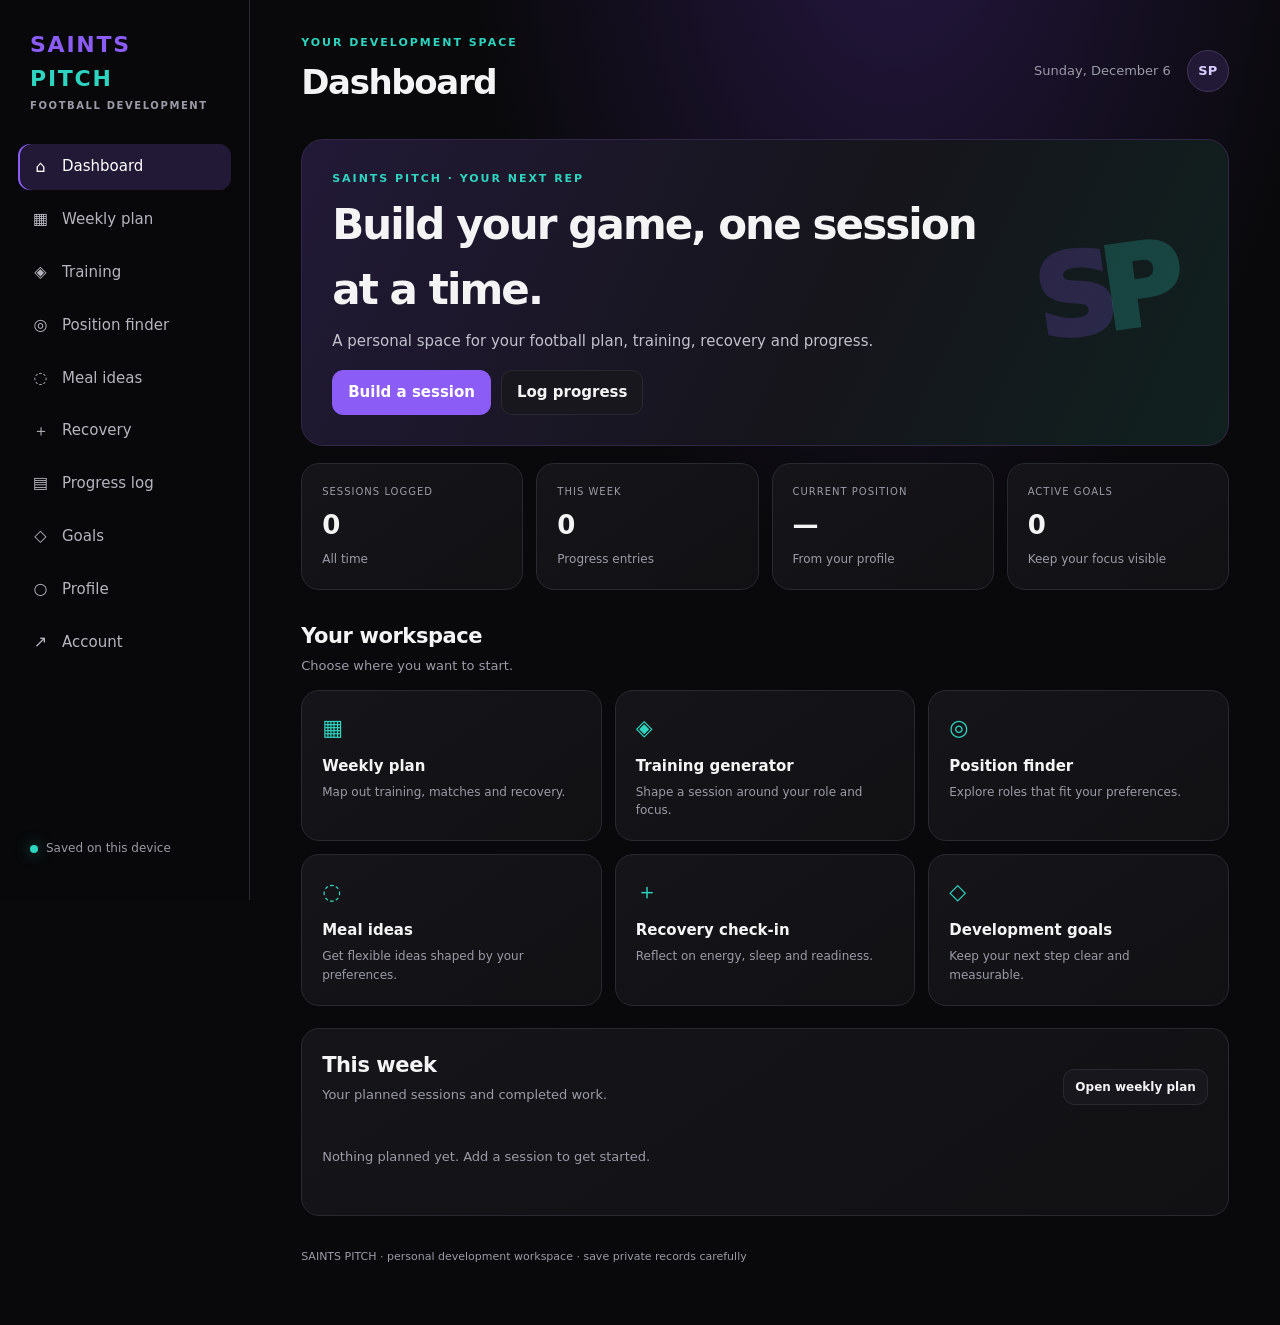
==== commit 5cded3bb: "Add data import controls" ====
--- a/saints-pitch/index.html
+++ b/saints-pitch/index.html
@@ -36,7 +36,7 @@
 
       <section class="page" id="recovery"><div class="section-heading"><div><p class="eyebrow">REST IS PART OF THE PLAN</p><h2>Recovery and readiness</h2><p>Take a quick check-in before deciding what your body needs today.</p></div></div><div class="two-col"><div class="card"><form id="recoveryForm" class="form-grid"><label>Sleep last night<select id="sleep"><option>Good</option><option>Okay</option><option>Poor</option></select></label><label>Energy today<select id="energy"><option>High</option><option>Steady</option><option>Low</option></select></label><label>Soreness<select id="soreness"><option>None</option><option>Mild</option><option>Moderate</option><option>High</option></select></label><label>Pain affecting movement?<select id="pain"><option>No</option><option>Yes</option></select></label><label class="wide">Optional note<textarea id="recoveryNotes" maxlength="240" placeholder="Keep it general; avoid detailed medical information."></textarea></label></form><button class="button primary" id="saveRecovery">Save check-in</button></div><div class="card"><p class="eyebrow">RECENT CHECK-INS</p><div id="recoveryList" class="empty">No check-ins saved yet.</div></div></div></section>
 
-      <section class="page" id="progress"><div class="section-heading"><div><p class="eyebrow">NOTICE THE SMALL WINS</p><h2>Progress log</h2><p>Save training, matches, recovery and reflections.</p></div><button class="button secondary" id="exportData">Export my data</button></div><div class="two-col"><div class="card"><form id="logForm" class="form-grid"><label>Entry type<select id="logType"><option>Training</option><option>Match / trial</option><option>Recovery</option><option>Reflection</option></select></label><label>Date<input type="date" id="logDate" required></label><label>Minutes (optional)<input type="number" id="logDuration" min="0" max="600" placeholder="35"></label><label>How did it feel?<select id="logFeeling"><option>Good</option><option>Steady</option><option>Tough</option><option>Rest day</option></select></label><label class="wide">What happened?<textarea id="logNote" maxlength="500" placeholder="What went well? What do you want to revisit?"></textarea></label></form><button class="button primary" id="saveLog">Save entry</button></div><div class="card"><div class="section-heading compact"><div><h2>Recent entries</h2><p id="progressSummary">Your saved work will appear here.</p></div></div><div id="logList" class="empty">No entries yet.</div></div></div></section>
+      <section class="page" id="progress"><div class="section-heading"><div><p class="eyebrow">NOTICE THE SMALL WINS</p><h2>Progress log</h2><p>Save training, matches, recovery and reflections.</p></div><div class="actions"><button class="button secondary" id="exportData">Export my data</button><label class="button secondary import-button" for="importData">Import backup<input id="importData" type="file" accept="application/json,.json" hidden></label></div></div><div class="two-col"><div class="card"><form id="logForm" class="form-grid"><label>Entry type<select id="logType"><option>Training</option><option>Match / trial</option><option>Recovery</option><option>Reflection</option></select></label><label>Date<input type="date" id="logDate" required></label><label>Minutes (optional)<input type="number" id="logDuration" min="0" max="600" placeholder="35"></label><label>How did it feel?<select id="logFeeling"><option>Good</option><option>Steady</option><option>Tough</option><option>Rest day</option></select></label><label class="wide">What happened?<textarea id="logNote" maxlength="500" placeholder="What went well? What do you want to revisit?"></textarea></label></form><button class="button primary" id="saveLog">Save entry</button></div><div class="card"><div class="section-heading compact"><div><h2>Recent entries</h2><p id="progressSummary">Your saved work will appear here.</p></div></div><div id="logList" class="empty">No entries yet.</div></div></div></section>
 
       <section class="page" id="goals"><div class="section-heading"><div><p class="eyebrow">KEEP YOUR NEXT STEP VISIBLE</p><h2>Development goals</h2><p>Choose a focus you can revisit and update.</p></div></div><div class="card"><form id="goalForm" class="form-grid"><label class="wide">Goal<input id="goalTitle" maxlength="100" required placeholder="e.g. scan before receiving the ball more often"></label><label>Area<select id="goalArea"><option>Technical</option><option>Tactical</option><option>Physical</option><option>Mental</option><option>Recovery</option><option>Other</option></select></label><label>Review date<input id="goalDate" type="date"></label><label class="wide">How will you know you're improving?<input id="goalMeasure" maxlength="140" placeholder="A simple sign to look for"></label></form><button class="button primary" id="addGoal">Add goal</button></div><div class="section-heading"><div><h2>Your goals</h2><p>Mark complete when you feel ready.</p></div></div><div id="goalList" class="tool-grid"></div></section>
 
--- a/saints-pitch/app.css
+++ b/saints-pitch/app.css
@@ -0,0 +1,5 @@
+:root{color-scheme:dark;--bg:#09090b;--panel:#121216;--panel2:#18181d;--line:#292930;--muted:#9b9ba7;--text:#f4f4f5;--purple:#8B5CF6;--teal:#2DD4BF;--red:#fb7185;--radius:18px;font:15px/1.55 Inter,ui-sans-serif,system-ui,-apple-system,BlinkMacSystemFont,"Segoe UI",sans-serif}
+*{box-sizing:border-box}body{margin:0;background:radial-gradient(ellipse at 70% -10%,#251741 0,transparent 34%),var(--bg);color:var(--text)}button,input,select,textarea{font:inherit}button{cursor:pointer}a{color:inherit;text-decoration:none}button:focus-visible,a:focus-visible,input:focus-visible,select:focus-visible,textarea:focus-visible{outline:3px solid #2dd4bf99;outline-offset:2px}.app-shell{max-width:1500px;margin:auto;min-height:100vh;display:grid;grid-template-columns:250px minmax(0,1fr)}.sidebar{border-right:1px solid var(--line);padding:28px 18px;position:sticky;top:0;height:100vh;display:flex;flex-direction:column;background:#09090bf2}.brand{font-size:22px;font-weight:900;letter-spacing:.08em;padding:0 12px}.brand span{color:var(--purple)}.brand b{color:var(--teal)}.brand-sub{color:var(--muted);font-size:10px;letter-spacing:.16em;font-weight:700;margin:2px 12px 30px}.sidebar nav{display:grid;gap:6px}.nav-link{border:0;text-align:left;border-radius:12px;padding:11px 13px;color:#b5b5bf;background:transparent;display:flex;gap:12px;align-items:center}.nav-link:hover,.nav-link.active{background:#211936;color:white}.nav-link.active{box-shadow:inset 2px 0 var(--purple)}.nav-icon{width:19px;text-align:center;font-size:16px}.side-status{margin-top:auto;color:var(--muted);font-size:12px;padding:14px 12px;display:flex;align-items:center;gap:8px}.status-dot{width:8px;height:8px;border-radius:50%;background:var(--teal);box-shadow:0 0 14px #2dd4bf88}.main{padding:34px clamp(20px,4vw,58px) 60px;min-width:0}.topbar{display:flex;justify-content:space-between;align-items:center;margin-bottom:30px;gap:16px}.eyebrow{font-size:11px;letter-spacing:.18em;text-transform:uppercase;color:var(--teal);font-weight:750;margin:0 0 5px}.topbar h1{margin:0;font-size:clamp(25px,3vw,34px);letter-spacing:-.04em}.topbar-right{display:flex;align-items:center;gap:16px;color:var(--muted);font-size:13px}.avatar{border:1px solid #42365a;border-radius:50%;height:42px;width:42px;background:#211936;color:#d9ccff;font-weight:800}.content{max-width:1120px}.page{display:none}.page.active{display:block}.hero{padding:30px;border-radius:22px;background:linear-gradient(115deg,#211936,#15151b 58%,#10211f);border:1px solid #332747;position:relative;overflow:hidden;display:flex;justify-content:space-between;align-items:center;min-height:245px}.hero h2{font-size:clamp(27px,3.4vw,42px);letter-spacing:-.045em;margin:5px 0 8px;max-width:650px}.hero p:not(.eyebrow){color:#c2c1cc;max-width:620px;margin:0}.hero-mark{font-size:112px;font-weight:950;letter-spacing:-.13em;color:#8b5cf633;line-height:1;transform:rotate(-8deg);padding:0 30px}.hero-mark span{color:#2dd4bf38}.actions{display:flex;gap:10px;align-items:center;margin-top:17px;flex-wrap:wrap}.button{padding:10px 15px;border-radius:11px;border:1px solid var(--line);background:var(--panel2);color:var(--text);font-weight:700}.button.primary{background:var(--purple);border-color:var(--purple);color:white}.button.secondary{background:#17171d}.button:hover{filter:brightness(1.15)}.button.small{font-size:12px;padding:8px 11px}.text-button{border:0;background:transparent;color:var(--teal);text-decoration:underline;padding:7px}.stats{display:grid;grid-template-columns:repeat(4,minmax(0,1fr));gap:13px;margin:17px 0}.card{background:linear-gradient(145deg,#151519,#111114);border:1px solid var(--line);border-radius:var(--radius);padding:20px}.stat{display:grid;gap:5px}.stat span{color:var(--muted);font-size:10px;letter-spacing:.1em}.stat strong{font-weight:850;font-size:26px;letter-spacing:-.03em;overflow-wrap:anywhere}.stat small,.muted{font-size:12px;color:var(--muted)}.section-heading{display:flex;justify-content:space-between;align-items:end;gap:16px;margin:30px 0 13px}.section-heading h2{margin:0;font-size:21px;letter-spacing:-.02em}.section-heading p:not(.eyebrow){margin:4px 0 0;color:var(--muted);font-size:13px}.section-heading.compact{margin:0 0 14px}.tool-grid{display:grid;grid-template-columns:repeat(3,minmax(0,1fr));gap:13px}.tool-card{cursor:pointer;transition:.15s}.tool-card:hover{transform:translateY(-2px);border-color:#554078}.tool-icon{font-size:22px;margin-bottom:10px;color:var(--teal)}.tool-card h3{margin:0 0 5px;font-size:15px}.tool-card p{margin:0;color:var(--muted);font-size:12px}.dashboard-plan{margin-top:22px}.form-grid{display:grid;grid-template-columns:repeat(2,minmax(0,1fr));gap:14px}.form-grid label{display:grid;gap:6px;font-size:12px;color:#c5c5ce;font-weight:650}.form-grid .wide{grid-column:1/-1}.form-grid input,.form-grid select,.form-grid textarea,#newPassword{width:100%;padding:11px 12px;border-radius:10px;background:#0d0d10;border:1px solid var(--line);color:var(--text);outline:none}.form-grid textarea{min-height:86px;resize:vertical}.check-label{display:flex!important;align-items:center;gap:9px}.check-label input{width:auto;accent-color:var(--purple)}.two-col{display:grid;grid-template-columns:1.1fr .9fr;gap:14px}.notice{padding:13px 15px;border-radius:12px;border:1px solid #263f4a;background:#10191d;color:#b4d0d5;font-size:12px;margin:15px 0}.notice strong{color:#e7d6a6}.result{margin-top:17px;padding:20px;border-radius:15px;background:#101014;border:1px solid var(--line)}.result h3{margin:3px 0 9px}.result ul{margin:8px 0;padding-left:21px;color:#d2d2da}.result li{margin:7px 0}.pill{display:inline-block;border:1px solid #3a3150;background:#211936;color:#d7c8ff;font-size:11px;border-radius:99px;padding:4px 9px;margin:2px}.empty{color:var(--muted);font-size:13px;padding:14px 0}.plan-list{display:grid;gap:10px}.plan-item,.log-item,.recovery-item{border:1px solid var(--line);border-radius:13px;padding:14px;background:#101014}.plan-item{display:grid;grid-template-columns:100px 1fr auto;gap:15px;align-items:center}.plan-day{color:var(--teal);font-weight:750}.plan-item p,.log-item p{margin:3px 0;color:var(--muted);font-size:12px}.log-list,.recovery-list{display:grid;gap:9px}.log-item strong,.recovery-item strong{display:block}.log-item small,.recovery-item small{color:var(--muted)}.goal-card h3{margin:0 0 5px}.goal-card p{font-size:12px;color:var(--muted)}.goal-card .actions{margin-top:10px}.goal-state{font-size:11px;color:var(--teal)}.empty-state{border:1px dashed #36363f;border-radius:12px;padding:18px;color:var(--muted);font-size:13px}.footer{max-width:1120px;color:var(--muted);font-size:11px;margin-top:32px}.message{position:sticky;top:12px;z-index:4;max-width:1120px;padding:12px 15px;border-radius:12px;background:#17171d;border:1px solid #42365a;margin-bottom:16px;color:#e5dcff}.message.error{border-color:#56303a;color:#f0b5c0}.message.success{border-color:#285247;color:#a8eadc}.setup-list{padding-left:19px;color:#d0d0d8;font-size:13px}.setup-list li{margin:9px 0}code{color:#c7b6ff}hr{border:0;border-top:1px solid var(--line);margin:20px 0}[hidden]{display:none!important}.mobile-nav{display:none}
+@media(max-width:980px){.app-shell{grid-template-columns:215px minmax(0,1fr)}.stats{grid-template-columns:repeat(2,minmax(0,1fr))}.tool-grid{grid-template-columns:repeat(2,minmax(0,1fr))}}
+@media(max-width:700px){.app-shell{display:block}.sidebar{display:none}.main{padding:22px 16px 95px}.topbar{margin-bottom:22px}.topbar-right #today{display:none}.mobile-nav{display:flex;position:fixed;z-index:5;bottom:0;left:0;right:0;background:#101014f2;backdrop-filter:blur(14px);border-top:1px solid var(--line);justify-content:space-around;padding:8px 4px max(9px,env(safe-area-inset-bottom));overflow-x:auto}.mobile-nav .nav-link{display:grid;justify-items:center;gap:2px;padding:4px 6px;font-size:9px;white-space:nowrap}.mobile-nav .nav-icon{font-size:17px}.hero{padding:22px}.hero-mark{display:none}.stats .card{padding:14px}.stat strong{font-size:21px}.tool-grid,.two-col{grid-template-columns:1fr}.form-grid{grid-template-columns:1fr}.form-grid .wide{grid-column:auto}.plan-item{grid-template-columns:70px 1fr}.plan-item .plan-actions{grid-column:1/-1}.section-heading{align-items:start;flex-direction:column}}
+@media(prefers-reduced-motion:reduce){*,*::before,*::after{scroll-behavior:auto!important;transition:none!important}}
